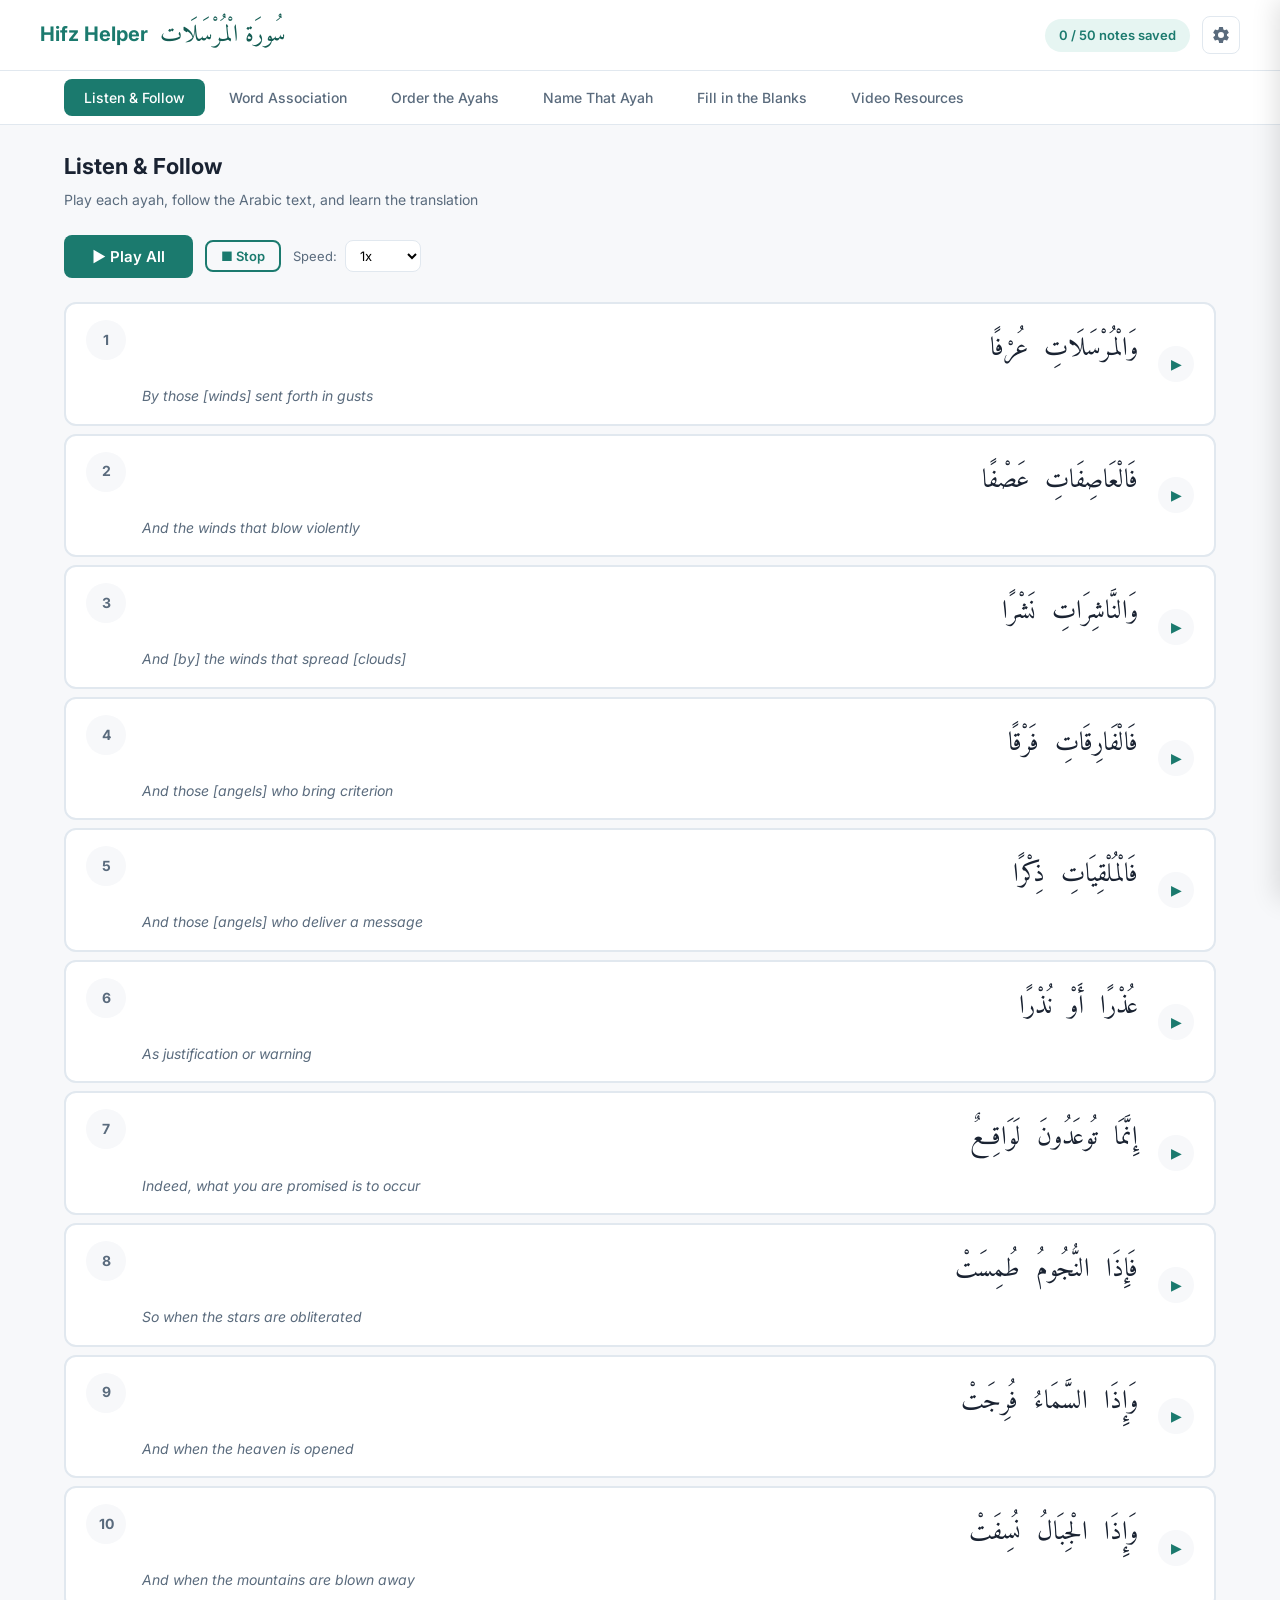
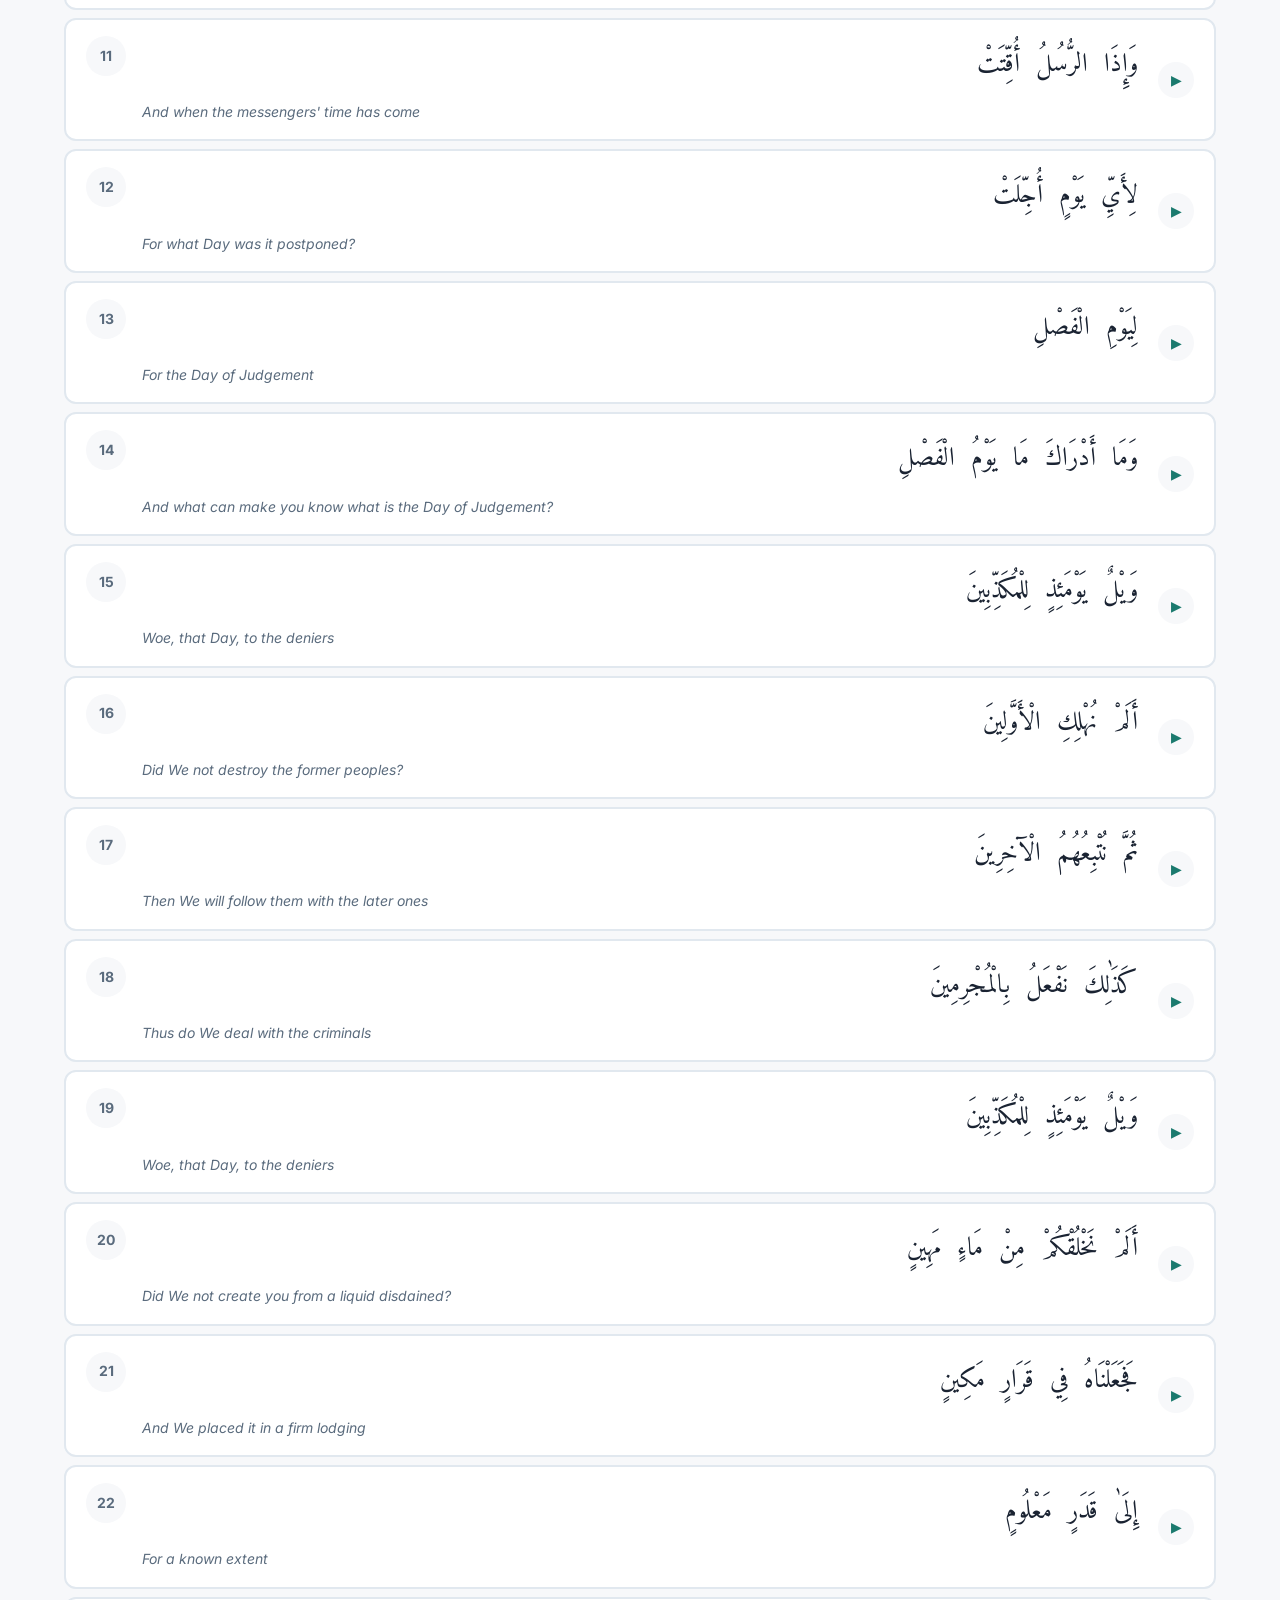
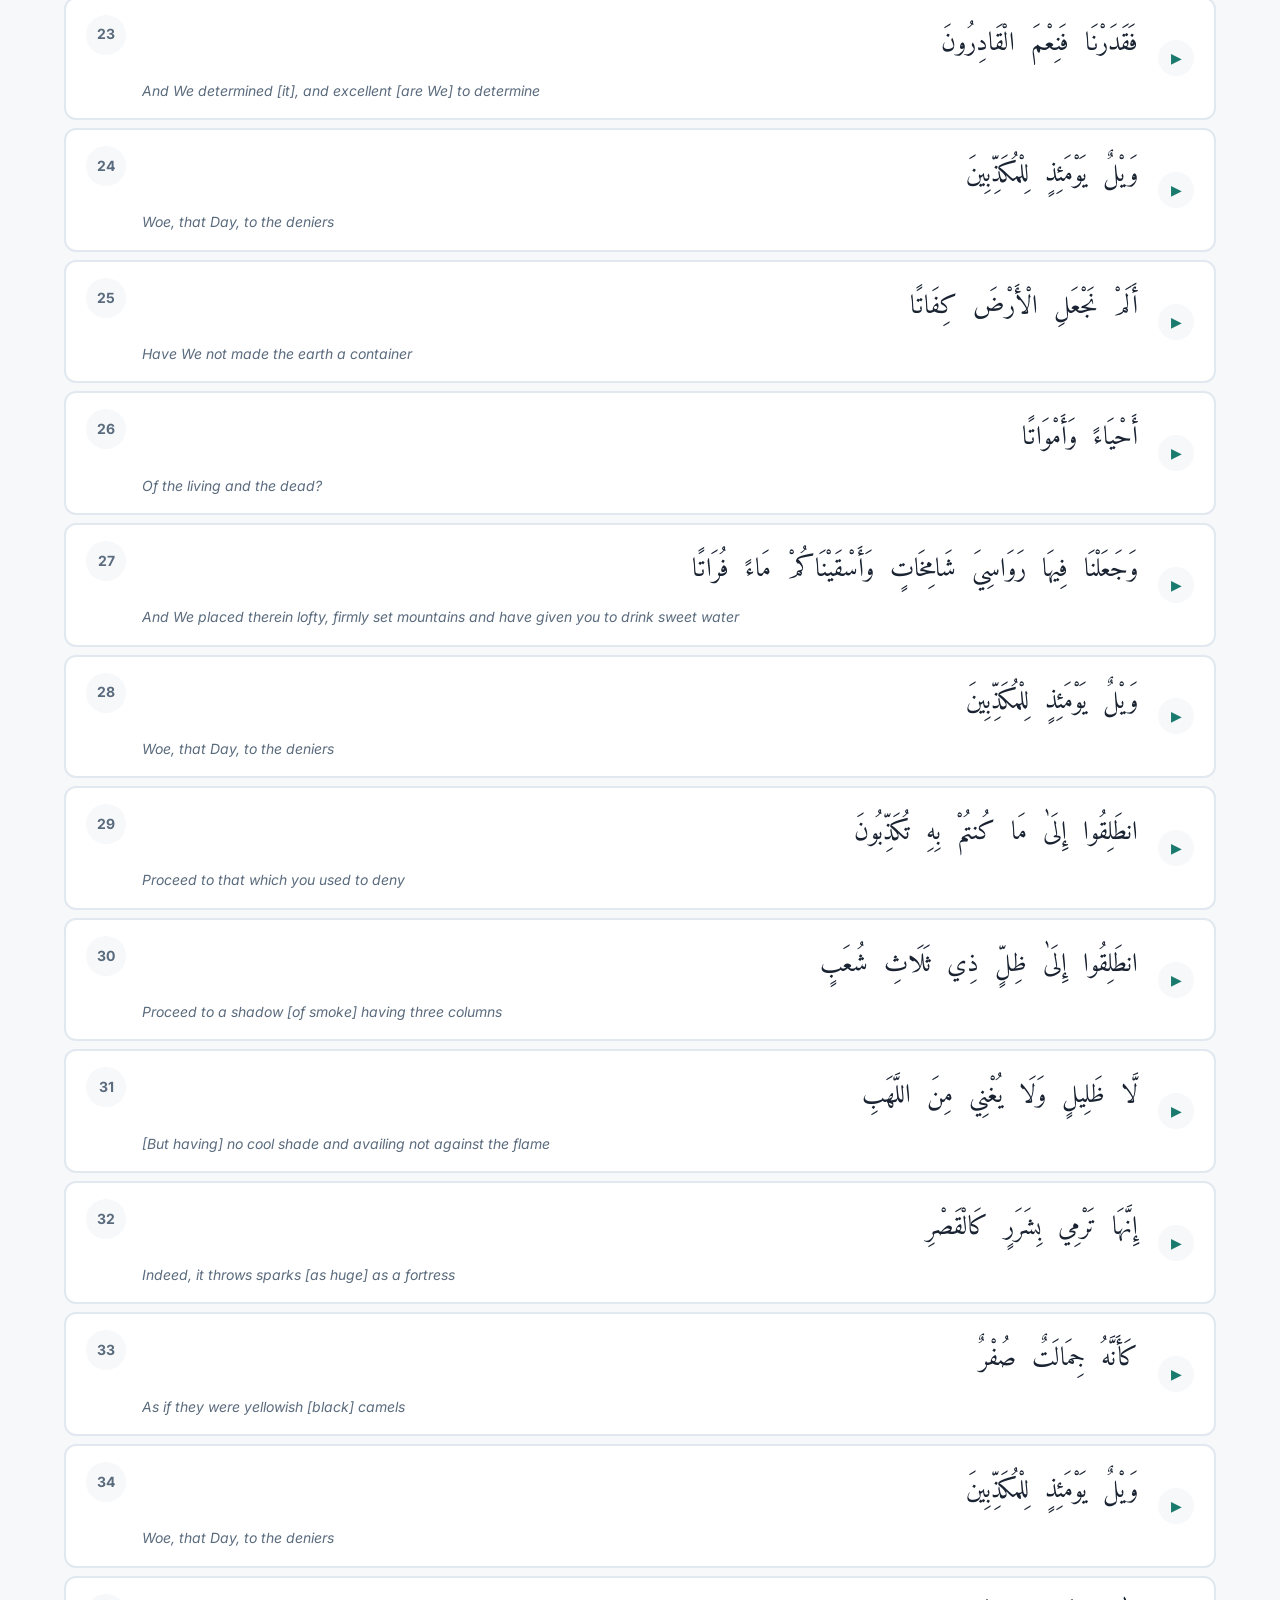
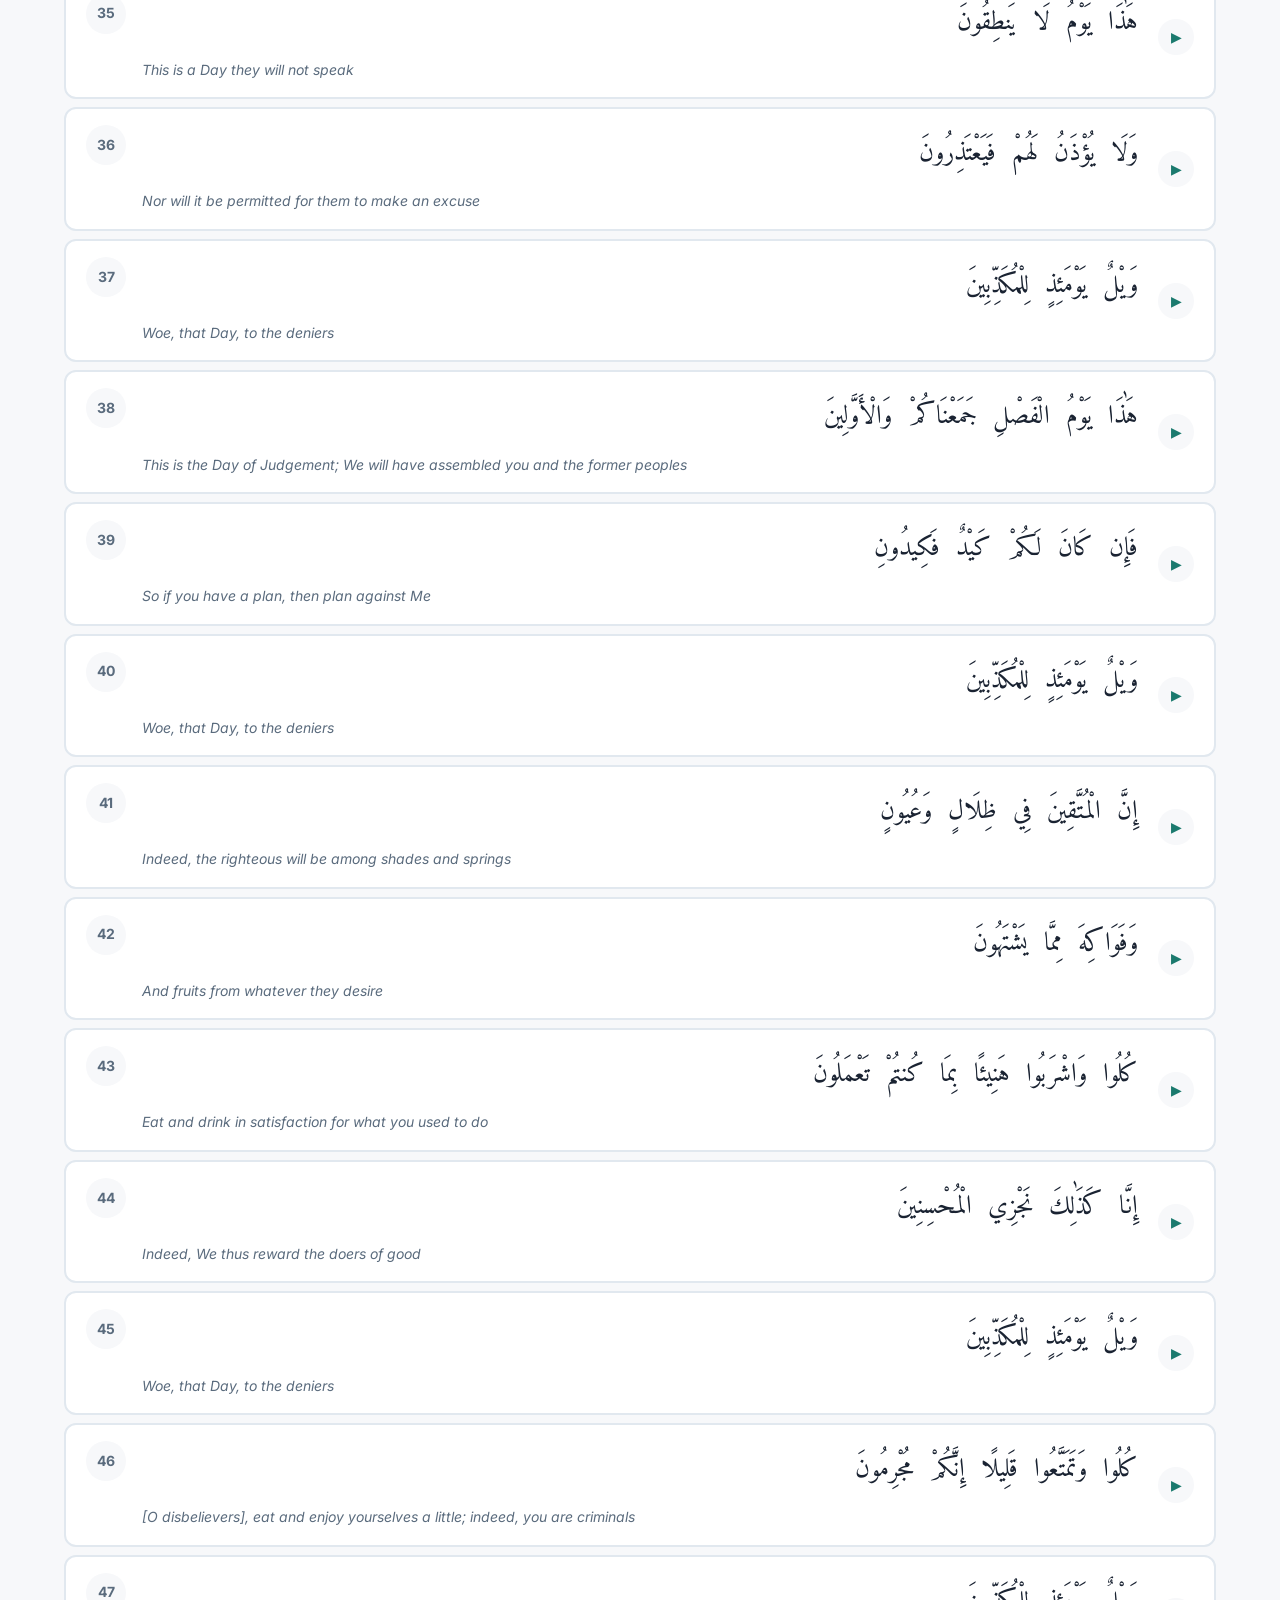
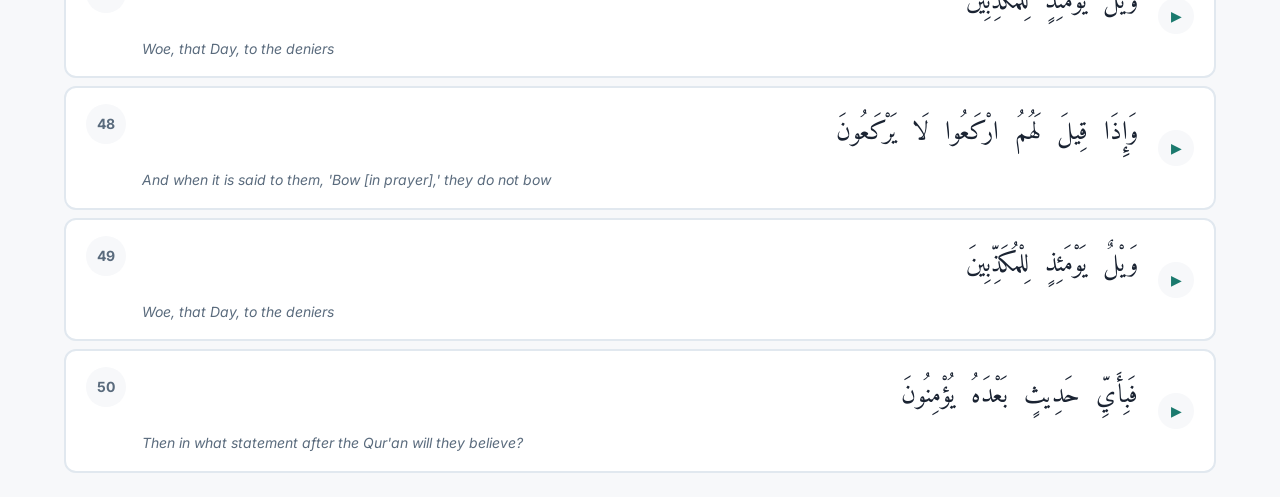
==== Al-Mursalat/index.html @ 622cd8b3 "Hifz Helper — Surah Al-Mursalat memorization app 5 learning modes: Listen & Follow, Word Association" ====
<!DOCTYPE html>
<html lang="en" dir="ltr">
<head>
  <meta charset="UTF-8">
  <meta name="viewport" content="width=device-width, initial-scale=1.0">
  <title>Hifz Helper — Surah Al-Mursalat</title>
  <link rel="manifest" href="manifest.json">
  <meta name="theme-color" content="#1B7A6E">
  <meta name="apple-mobile-web-app-capable" content="yes">
  <meta name="apple-mobile-web-app-status-bar-style" content="default">
  <meta name="apple-mobile-web-app-title" content="Hifz Helper">
  <link rel="icon" href="icon.svg" type="image/svg+xml">
  <link rel="apple-touch-icon" href="icon.svg">
  <link rel="stylesheet" href="styles.css">
</head>
<body>

  <header class="app-header">
    <div class="header-content">
      <div class="app-title">
        <h1>Hifz Helper</h1>
        <span class="surah-arabic">سُورَة الْمُرْسَلَات</span>
      </div>
      <div class="header-right">
        <div class="progress-badge" id="progressBadge">0 / 50 mastered</div>
        <button class="settings-toggle" id="settingsToggle" title="Preferences">
          <svg viewBox="0 0 24 24"><path d="M19.14 12.94c.04-.3.06-.61.06-.94 0-.32-.02-.64-.07-.94l2.03-1.58a.49.49 0 0 0 .12-.61l-1.92-3.32a.49.49 0 0 0-.59-.22l-2.39.96c-.5-.38-1.03-.7-1.62-.94l-.36-2.54a.48.48 0 0 0-.48-.41h-3.84a.48.48 0 0 0-.48.41l-.36 2.54c-.59.24-1.13.57-1.62.94l-2.39-.96a.49.49 0 0 0-.59.22L2.74 8.87a.48.48 0 0 0 .12.61l2.03 1.58c-.05.3-.07.62-.07.94s.02.64.07.94l-2.03 1.58a.49.49 0 0 0-.12.61l1.92 3.32c.12.22.37.29.59.22l2.39-.96c.5.38 1.03.7 1.62.94l.36 2.54c.05.24.26.41.48.41h3.84c.24 0 .44-.17.48-.41l.36-2.54c.59-.24 1.13-.56 1.62-.94l2.39.96c.22.08.47 0 .59-.22l1.92-3.32c.12-.22.07-.47-.12-.61l-2.01-1.58zM12 15.6A3.6 3.6 0 1 1 12 8.4a3.6 3.6 0 0 1 0 7.2z"/></svg>
        </button>
      </div>
    </div>
  </header>

  <nav class="mode-nav">
    <div class="nav-inner">
      <button class="nav-btn active" data-mode="listen">Listen &amp; Follow</button>
      <button class="nav-btn" data-mode="associate">Word Association</button>
      <button class="nav-btn" data-mode="order">Order the Ayahs</button>
      <button class="nav-btn" data-mode="identify">Name That Ayah</button>
      <button class="nav-btn" data-mode="blanks">Fill in the Blanks</button>
      <button class="nav-btn" data-mode="videos">Video Resources</button>
    </div>
  </nav>

  <main class="main-content">

    <!-- LISTEN & FOLLOW -->
    <section id="mode-listen" class="mode-section active">
      <div class="section-header">
        <h2>Listen &amp; Follow</h2>
        <p>Play each ayah, follow the Arabic text, and learn the translation</p>
      </div>
      <div class="listen-controls">
        <button class="btn btn-primary play-all-btn" id="playAllBtn">&#9654; Play All</button>
        <button class="btn btn-outline btn-sm" id="stopBtn">&#9632; Stop</button>
        <div class="speed-control">
          <label>Speed:</label>
          <select id="playbackSpeed">
            <option value="0.5">0.5x</option>
            <option value="0.75">0.75x</option>
            <option value="1" selected>1x</option>
          </select>
        </div>
      </div>
      <div class="ayah-list" id="listenAyahList"></div>
    </section>

    <!-- WORD ASSOCIATION -->
    <section id="mode-associate" class="mode-section">
      <div class="section-header">
        <h2>Word Association</h2>
        <p>Click Arabic or English words to see their connection. Add your own memory notes.</p>
      </div>
      <div class="assoc-ayah-selector">
        <label>Ayah:</label>
        <select id="assocAyahSelect"></select>
        <button class="btn btn-sm btn-ghost" id="assocPrev">&larr; Prev</button>
        <button class="btn btn-sm btn-ghost" id="assocNext">Next &rarr;</button>
      </div>
      <div class="assoc-container">
        <div class="card assoc-panel">
          <h3>Arabic</h3>
          <div class="assoc-arabic-text arabic" id="assocArabic"></div>
        </div>
        <div class="card assoc-panel">
          <h3>English Translation</h3>
          <div class="assoc-english-text" id="assocEnglish"></div>
        </div>
      </div>
      <div class="card note-section" style="margin-top: 20px">
        <h3>Your Memory Note for this Ayah</h3>
        <textarea class="note-input" id="noteInput" placeholder="Write an association to help you remember this ayah..."></textarea>
        <div class="note-save-status" id="noteSaveStatus">Saved</div>
      </div>
    </section>

    <!-- ORDER THE AYAHS -->
    <section id="mode-order" class="mode-section">
      <div class="section-header">
        <h2>Order the Ayahs</h2>
        <p>Drag the ayahs into the correct order</p>
      </div>
      <div class="game-controls">
        <div class="order-range-selector">
          <label>Range:</label>
          <select id="orderRangeSelect">
            <option value="1-10">Ayahs 1 – 10</option>
            <option value="11-20">Ayahs 11 – 20</option>
            <option value="21-30">Ayahs 21 – 30</option>
            <option value="31-40">Ayahs 31 – 40</option>
            <option value="41-50">Ayahs 41 – 50</option>
            <option value="1-25">Ayahs 1 – 25</option>
            <option value="26-50">Ayahs 26 – 50</option>
            <option value="1-50">All 50 Ayahs</option>
          </select>
          <button class="btn btn-sm btn-primary" id="orderShuffleBtn">Shuffle</button>
        </div>
        <div class="btn-group">
          <button class="btn btn-sm btn-accent" id="orderCheckBtn">Check Order</button>
        </div>
      </div>
      <div class="game-stats" id="orderStats" style="display:none; margin-bottom: 16px">
        <div class="stat">
          <div class="stat-value" id="orderCorrectCount">0</div>
          <div class="stat-label">Correct</div>
        </div>
        <div class="stat">
          <div class="stat-value" id="orderTotalCount">0</div>
          <div class="stat-label">Total</div>
        </div>
      </div>
      <div class="sortable-list" id="sortableList"></div>
    </section>

    <!-- NAME THAT AYAH -->
    <section id="mode-identify" class="mode-section">
      <div class="section-header">
        <h2>Name That Ayah</h2>
        <p>Test your knowledge of ayah numbers and text</p>
      </div>
      <div class="identify-direction-toggle">
        <button class="toggle-btn active" data-dir="arabic-to-number">Arabic &#8594; Number</button>
        <button class="toggle-btn" data-dir="number-to-arabic">Number &#8594; Arabic</button>
      </div>
      <div class="card identify-card" id="identifyCard">
        <!-- Arabic to Number mode -->
        <div id="identifyArabicMode">
          <div class="identify-arabic arabic" id="identifyArabicText"></div>
          <div class="identify-input-row">
            <label style="font-weight:600; color: var(--text-secondary)">Ayah #</label>
            <input type="number" class="identify-input" id="identifyNumberInput" min="1" max="50" placeholder="?">
            <button class="btn btn-primary btn-sm" id="identifySubmitBtn">Check</button>
          </div>
        </div>
        <!-- Number to Arabic mode -->
        <div id="identifyNumberMode" style="display:none">
          <div style="font-size: 48px; font-weight: 700; color: var(--primary); margin: 20px 0">
            Ayah #<span id="identifyShowNumber"></span>
          </div>
          <div class="choices-grid" id="identifyChoices"></div>
        </div>
        <div class="identify-feedback" id="identifyFeedback"></div>
        <div style="margin-top: 20px">
          <button class="btn btn-accent btn-sm" id="identifyNextBtn" style="display:none">Next Ayah</button>
        </div>
        <div class="identify-progress" id="identifyProgress"></div>
      </div>
      <div style="text-align:center; margin-top: 16px">
        <button class="btn btn-outline btn-sm" id="identifyResetBtn">Reset Game</button>
      </div>
    </section>

    <!-- FILL IN THE BLANKS -->
    <section id="mode-blanks" class="mode-section">
      <div class="section-header">
        <h2>Fill in the Blanks</h2>
        <p>Complete the ayah by selecting the missing words</p>
      </div>
      <div class="difficulty-selector">
        <button class="toggle-btn active" data-diff="easy">Easy (1 blank)</button>
        <button class="toggle-btn" data-diff="medium">Medium (2-3)</button>
        <button class="toggle-btn" data-diff="hard">Hard (all words)</button>
      </div>
      <div class="card blanks-card" id="blanksCard">
        <div class="blanks-arabic" id="blanksArabicText"></div>
        <div class="blanks-translation-hint" id="blanksHint"></div>
        <div class="blanks-word-bank" id="blanksWordBank"></div>
        <div class="identify-feedback" id="blanksFeedback"></div>
        <div style="margin-top: 16px">
          <button class="btn btn-accent btn-sm" id="blanksNextBtn">Next Ayah</button>
          <button class="btn btn-outline btn-sm" id="blanksResetBtn" style="margin-left: 8px">Reset</button>
        </div>
        <div class="identify-progress" id="blanksProgress"></div>
      </div>
    </section>

    <!-- VIDEO RESOURCES -->
    <section id="mode-videos" class="mode-section">
      <div class="section-header">
        <h2>Video Resources</h2>
        <p>Curated videos explaining the significance and meaning behind Surah Al-Mursalat</p>
      </div>

      <div class="card quality-legend">
        <h3>Quality Scoring Matrix</h3>
        <p class="legend-desc">Each video is rated across 5 criteria on a scale of 1–5. Higher total = stronger recommendation.</p>
        <div class="legend-items">
          <div class="legend-item"><span class="legend-dot" style="background: var(--primary)"></span> <strong>Authority</strong> — Scholar reputation &amp; channel credibility</div>
          <div class="legend-item"><span class="legend-dot" style="background: var(--accent)"></span> <strong>Relevance</strong> — How specifically it covers Al-Mursalat</div>
          <div class="legend-item"><span class="legend-dot" style="background: var(--gold)"></span> <strong>Depth</strong> — Educational value &amp; insight quality</div>
          <div class="legend-item"><span class="legend-dot" style="background: var(--success)"></span> <strong>Engagement</strong> — Views, likes &amp; community response</div>
          <div class="legend-item"><span class="legend-dot" style="background: #8B5CF6"></span> <strong>Clarity</strong> — Accessibility for English-speaking learners</div>
        </div>
      </div>

      <div class="video-grid" id="videoGrid"></div>
    </section>

  </main>

  <!-- RESULTS OVERLAY -->
  <div class="results-overlay" id="resultsOverlay">
    <div class="results-card">
      <h2 id="resultsTitle">Great Job!</h2>
      <div class="results-score" id="resultsScore">0%</div>
      <p id="resultsMessage"></p>
      <button class="btn btn-primary" id="resultsCloseBtn">Continue</button>
    </div>
  </div>

  <!-- SETTINGS DRAWER -->
  <div class="settings-overlay" id="settingsOverlay"></div>
  <aside class="settings-drawer" id="settingsDrawer">
    <div class="drawer-header">
      <h2>Preferences</h2>
      <button class="drawer-close" id="drawerClose">&times;</button>
    </div>
    <div class="drawer-body">

      <div class="setting-group">
        <h3>Arabic Font Style</h3>
        <div class="setting-options" id="fontOptions">
          <label class="setting-option active" data-font="amiri">
            <input type="radio" name="arabic-font" value="amiri" checked>
            <div class="option-radio"></div>
            <div class="option-label">
              <div class="option-name">Amiri</div>
              <div class="option-preview">Classic printed Naskh</div>
              <div class="option-preview-arabic" style="font-family:'Amiri',serif">بِسْمِ اللَّهِ الرَّحْمَنِ الرَّحِيمِ</div>
            </div>
          </label>
          <label class="setting-option" data-font="scheherazade">
            <input type="radio" name="arabic-font" value="scheherazade">
            <div class="option-radio"></div>
            <div class="option-label">
              <div class="option-name">Scheherazade New</div>
              <div class="option-preview">Traditional Naskh</div>
              <div class="option-preview-arabic" style="font-family:'Scheherazade New',serif">بِسْمِ اللَّهِ الرَّحْمَنِ الرَّحِيمِ</div>
            </div>
          </label>
          <label class="setting-option" data-font="noto-naskh">
            <input type="radio" name="arabic-font" value="noto-naskh">
            <div class="option-radio"></div>
            <div class="option-label">
              <div class="option-name">Noto Naskh Arabic</div>
              <div class="option-preview">Clean &amp; modern Naskh</div>
              <div class="option-preview-arabic" style="font-family:'Noto Naskh Arabic',serif">بِسْمِ اللَّهِ الرَّحْمَنِ الرَّحِيمِ</div>
            </div>
          </label>
          <label class="setting-option" data-font="lateef">
            <input type="radio" name="arabic-font" value="lateef">
            <div class="option-radio"></div>
            <div class="option-label">
              <div class="option-name">Lateef</div>
              <div class="option-preview">Nastaliq style</div>
              <div class="option-preview-arabic" style="font-family:'Lateef',serif">بِسْمِ اللَّهِ الرَّحْمَنِ الرَّحِيمِ</div>
            </div>
          </label>
          <label class="setting-option" data-font="noto-kufi">
            <input type="radio" name="arabic-font" value="noto-kufi">
            <div class="option-radio"></div>
            <div class="option-label">
              <div class="option-name">Noto Kufi Arabic</div>
              <div class="option-preview">Kufi geometric style</div>
              <div class="option-preview-arabic" style="font-family:'Noto Kufi Arabic',sans-serif">بِسْمِ اللَّهِ الرَّحْمَنِ الرَّحِيمِ</div>
            </div>
          </label>
        </div>
      </div>

      <div class="setting-group">
        <h3>Reciter</h3>
        <div class="setting-options" id="reciterOptions">
          <label class="setting-option active" data-reciter="Alafasy_128kbps">
            <input type="radio" name="reciter" value="Alafasy_128kbps" checked>
            <div class="option-radio"></div>
            <div class="option-label">
              <div class="option-name">Mishary Rashid Alafasy</div>
              <div class="option-preview">Popular melodic recitation</div>
            </div>
          </label>
          <label class="setting-option" data-reciter="Sudais_128kbps">
            <input type="radio" name="reciter" value="Sudais_128kbps">
            <div class="option-radio"></div>
            <div class="option-label">
              <div class="option-name">Abdul Rahman Al-Sudais</div>
              <div class="option-preview">Imam of Masjid al-Haram</div>
            </div>
          </label>
          <label class="setting-option" data-reciter="Abdul_Basit_Murattal_192kbps">
            <input type="radio" name="reciter" value="Abdul_Basit_Murattal_192kbps">
            <div class="option-radio"></div>
            <div class="option-label">
              <div class="option-name">Abdul Basit Abdul Samad</div>
              <div class="option-preview">Legendary Egyptian reciter (Murattal)</div>
            </div>
          </label>
          <label class="setting-option" data-reciter="Husary_128kbps">
            <input type="radio" name="reciter" value="Husary_128kbps">
            <div class="option-radio"></div>
            <div class="option-label">
              <div class="option-name">Mahmoud Khalil Al-Husary</div>
              <div class="option-preview">Precise tajweed, ideal for learning</div>
            </div>
          </label>
          <label class="setting-option" data-reciter="Maher_AlMuaiqly_128kbps">
            <input type="radio" name="reciter" value="Maher_AlMuaiqly_128kbps">
            <div class="option-radio"></div>
            <div class="option-label">
              <div class="option-name">Maher Al-Muaiqly</div>
              <div class="option-preview">Imam of Masjid al-Haram</div>
            </div>
          </label>
        </div>
      </div>

    </div>
  </aside>

  <script src="data.js"></script>
  <script src="app.js"></script>
</body>
</html>
---- Al-Mursalat/styles.css ----
@import url('https://fonts.googleapis.com/css2?family=Amiri:wght@400;700&family=Inter:wght@400;500;600;700&family=Scheherazade+New:wght@400;700&family=Noto+Naskh+Arabic:wght@400;700&family=Lateef:wght@400;700&family=Noto+Kufi+Arabic:wght@400;700&display=swap');

* { margin: 0; padding: 0; box-sizing: border-box; }

:root {
  --primary: #1B7A6E;
  --primary-light: #E6F5F2;
  --primary-dark: #145C53;
  --accent: #E8734A;
  --accent-light: #FDF0EB;
  --accent-dark: #C55A34;
  --bg: #F7F8FA;
  --surface: #FFFFFF;
  --text: #1A2332;
  --text-secondary: #5A6B7D;
  --text-light: #8896A6;
  --border: #E1E8EF;
  --success: #2ECC71;
  --success-light: #EAFAF1;
  --error: #E74C3C;
  --error-light: #FDEDEC;
  --gold: #D4A843;
  --gold-light: #FBF5E6;
  --radius: 12px;
  --radius-sm: 8px;
  --shadow: 0 2px 8px rgba(0,0,0,0.06);
  --shadow-lg: 0 4px 20px rgba(0,0,0,0.1);
  --arabic-font: 'Amiri', serif;
}

body {
  font-family: 'Inter', system-ui, sans-serif;
  background: var(--bg);
  color: var(--text);
  min-height: 100vh;
  line-height: 1.6;
}

.arabic {
  font-family: var(--arabic-font);
  direction: rtl;
  line-height: 2.2;
}

.arabic-font-amiri { --arabic-font: 'Amiri', serif; }
.arabic-font-scheherazade { --arabic-font: 'Scheherazade New', serif; }
.arabic-font-noto-naskh { --arabic-font: 'Noto Naskh Arabic', serif; }
.arabic-font-lateef { --arabic-font: 'Lateef', serif; }
.arabic-font-noto-kufi { --arabic-font: 'Noto Kufi Arabic', sans-serif; }

/* HEADER */
.app-header {
  background: var(--surface);
  border-bottom: 1px solid var(--border);
  padding: 16px 24px;
  position: sticky;
  top: 0;
  z-index: 100;
}

.header-content {
  max-width: 1200px;
  margin: 0 auto;
  display: flex;
  align-items: center;
  justify-content: space-between;
  gap: 16px;
}

.app-title {
  display: flex;
  align-items: baseline;
  gap: 12px;
}

.app-title h1 {
  font-size: 20px;
  font-weight: 700;
  color: var(--primary);
}

.app-title .surah-arabic {
  font-family: var(--arabic-font);
  font-size: 24px;
  color: var(--primary-dark);
}

.header-right {
  display: flex;
  align-items: center;
  gap: 12px;
}

.progress-badge {
  background: var(--primary-light);
  color: var(--primary);
  padding: 6px 14px;
  border-radius: 20px;
  font-size: 13px;
  font-weight: 600;
}

.settings-toggle {
  width: 38px;
  height: 38px;
  border: 1px solid var(--border);
  background: var(--surface);
  border-radius: var(--radius-sm);
  cursor: pointer;
  display: flex;
  align-items: center;
  justify-content: center;
  transition: all 0.2s;
  color: var(--text-secondary);
}

.settings-toggle:hover {
  background: var(--bg);
  color: var(--text);
  border-color: var(--primary);
}

.settings-toggle svg {
  width: 20px;
  height: 20px;
  fill: currentColor;
  transition: transform 0.4s;
}

.settings-toggle:hover svg {
  transform: rotate(60deg);
}

/* SETTINGS DRAWER */
.settings-overlay {
  position: fixed;
  inset: 0;
  background: rgba(0,0,0,0.3);
  z-index: 500;
  opacity: 0;
  pointer-events: none;
  transition: opacity 0.3s;
}

.settings-overlay.open {
  opacity: 1;
  pointer-events: auto;
}

.settings-drawer {
  position: fixed;
  top: 0;
  right: 0;
  bottom: 0;
  width: 340px;
  max-width: 90vw;
  background: var(--surface);
  box-shadow: -4px 0 24px rgba(0,0,0,0.12);
  z-index: 501;
  transform: translateX(100%);
  transition: transform 0.35s cubic-bezier(0.4, 0, 0.2, 1);
  display: flex;
  flex-direction: column;
}

.settings-drawer.open {
  transform: translateX(0);
}

.drawer-header {
  display: flex;
  align-items: center;
  justify-content: space-between;
  padding: 20px 24px;
  border-bottom: 1px solid var(--border);
}

.drawer-header h2 {
  font-size: 18px;
  font-weight: 700;
}

.drawer-close {
  width: 32px;
  height: 32px;
  border: none;
  background: var(--bg);
  border-radius: var(--radius-sm);
  cursor: pointer;
  display: flex;
  align-items: center;
  justify-content: center;
  font-size: 18px;
  color: var(--text-secondary);
  transition: all 0.2s;
}

.drawer-close:hover {
  background: var(--error-light);
  color: var(--error);
}

.drawer-body {
  flex: 1;
  overflow-y: auto;
  padding: 24px;
  display: flex;
  flex-direction: column;
  gap: 28px;
}

.setting-group h3 {
  font-size: 12px;
  font-weight: 700;
  text-transform: uppercase;
  letter-spacing: 0.8px;
  color: var(--text-secondary);
  margin-bottom: 12px;
}

.setting-options {
  display: flex;
  flex-direction: column;
  gap: 6px;
}

.setting-option {
  display: flex;
  align-items: center;
  gap: 12px;
  padding: 10px 14px;
  border: 2px solid var(--border);
  border-radius: var(--radius-sm);
  cursor: pointer;
  transition: all 0.2s;
  background: var(--surface);
}

.setting-option:hover {
  border-color: var(--primary-light);
  background: var(--bg);
}

.setting-option.active {
  border-color: var(--primary);
  background: var(--primary-light);
}

.setting-option input[type="radio"] {
  display: none;
}

.option-radio {
  width: 18px;
  height: 18px;
  border: 2px solid var(--border);
  border-radius: 50%;
  flex-shrink: 0;
  display: flex;
  align-items: center;
  justify-content: center;
  transition: all 0.2s;
}

.setting-option.active .option-radio {
  border-color: var(--primary);
}

.option-radio::after {
  content: '';
  width: 8px;
  height: 8px;
  border-radius: 50%;
  background: var(--primary);
  transform: scale(0);
  transition: transform 0.2s;
}

.setting-option.active .option-radio::after {
  transform: scale(1);
}

.option-label {
  flex: 1;
  min-width: 0;
}

.option-label .option-name {
  font-size: 14px;
  font-weight: 600;
  color: var(--text);
}

.option-label .option-preview {
  font-size: 13px;
  color: var(--text-secondary);
  margin-top: 2px;
}

.option-label .option-preview-arabic {
  font-size: 20px;
  margin-top: 4px;
  direction: rtl;
  text-align: right;
  color: var(--text);
}

/* NAV */
.mode-nav {
  background: var(--surface);
  border-bottom: 1px solid var(--border);
  overflow-x: auto;
  -webkit-overflow-scrolling: touch;
}

.mode-nav::-webkit-scrollbar { display: none; }

.nav-inner {
  max-width: 1200px;
  margin: 0 auto;
  display: flex;
  gap: 4px;
  padding: 8px 24px;
}

.nav-btn {
  flex-shrink: 0;
  padding: 10px 20px;
  border: none;
  background: transparent;
  color: var(--text-secondary);
  font-size: 14px;
  font-weight: 500;
  cursor: pointer;
  border-radius: var(--radius-sm);
  transition: all 0.2s;
  font-family: inherit;
  white-space: nowrap;
}

.nav-btn:hover {
  background: var(--bg);
  color: var(--text);
}

.nav-btn.active {
  background: var(--primary);
  color: white;
}

/* MAIN */
.main-content {
  max-width: 1200px;
  margin: 0 auto;
  padding: 24px;
}

.mode-section { display: none; }
.mode-section.active { display: block; }

.section-header {
  margin-bottom: 24px;
}

.section-header h2 {
  font-size: 22px;
  font-weight: 700;
  color: var(--text);
  margin-bottom: 4px;
}

.section-header p {
  color: var(--text-secondary);
  font-size: 14px;
}

/* CARDS */
.card {
  background: var(--surface);
  border: 1px solid var(--border);
  border-radius: var(--radius);
  padding: 24px;
  box-shadow: var(--shadow);
}

/* BUTTONS */
.btn {
  padding: 10px 24px;
  border: none;
  border-radius: var(--radius-sm);
  font-size: 14px;
  font-weight: 600;
  cursor: pointer;
  transition: all 0.2s;
  font-family: inherit;
  display: inline-flex;
  align-items: center;
  gap: 8px;
}

.btn-primary {
  background: var(--primary);
  color: white;
}
.btn-primary:hover { background: var(--primary-dark); }

.btn-accent {
  background: var(--accent);
  color: white;
}
.btn-accent:hover { background: var(--accent-dark); }

.btn-outline {
  background: transparent;
  color: var(--primary);
  border: 2px solid var(--primary);
}
.btn-outline:hover {
  background: var(--primary-light);
}

.btn-ghost {
  background: transparent;
  color: var(--text-secondary);
}
.btn-ghost:hover { background: var(--bg); color: var(--text); }

.btn-sm { padding: 6px 14px; font-size: 13px; }

.btn-group {
  display: flex;
  gap: 8px;
  flex-wrap: wrap;
}

/* ================== */
/* LISTEN & FOLLOW    */
/* ================== */
.listen-controls {
  display: flex;
  align-items: center;
  gap: 12px;
  margin-bottom: 24px;
  flex-wrap: wrap;
}

.play-all-btn {
  padding: 12px 28px;
  font-size: 15px;
}

.speed-control {
  display: flex;
  align-items: center;
  gap: 8px;
  color: var(--text-secondary);
  font-size: 13px;
}

.speed-control select {
  padding: 6px 10px;
  border: 1px solid var(--border);
  border-radius: var(--radius-sm);
  font-family: inherit;
  font-size: 13px;
  background: var(--surface);
}

.ayah-list {
  display: flex;
  flex-direction: column;
  gap: 8px;
}

.ayah-card {
  display: flex;
  align-items: stretch;
  gap: 16px;
  padding: 16px 20px;
  border: 2px solid var(--border);
  border-radius: var(--radius);
  transition: all 0.3s;
  background: var(--surface);
}

.ayah-card.playing {
  border-color: var(--primary);
  background: var(--primary-light);
}

.ayah-card.playing .ayah-number {
  background: var(--primary);
  color: white;
}

.ayah-number {
  display: flex;
  align-items: center;
  justify-content: center;
  min-width: 40px;
  height: 40px;
  background: var(--bg);
  border-radius: 50%;
  font-weight: 700;
  font-size: 14px;
  color: var(--text-secondary);
  flex-shrink: 0;
  align-self: flex-start;
}

.ayah-content {
  flex: 1;
  min-width: 0;
}

.ayah-arabic {
  font-size: 26px;
  margin-bottom: 8px;
  color: var(--text);
  word-wrap: break-word;
}

.ayah-arabic .word {
  cursor: pointer;
  padding: 2px 4px;
  border-radius: 4px;
  transition: all 0.2s;
  display: inline;
}

.ayah-arabic .word:hover {
  background: var(--gold-light);
}

.ayah-arabic .word.highlighted {
  background: var(--gold);
  color: white;
  border-radius: 4px;
}

.ayah-translation {
  font-size: 14px;
  color: var(--text-secondary);
  font-style: italic;
}

.ayah-play-btn {
  align-self: center;
  width: 36px;
  height: 36px;
  border: none;
  background: var(--bg);
  border-radius: 50%;
  cursor: pointer;
  display: flex;
  align-items: center;
  justify-content: center;
  transition: all 0.2s;
  flex-shrink: 0;
  color: var(--primary);
  font-size: 14px;
}

.ayah-play-btn:hover {
  background: var(--primary);
  color: white;
}

/* ================== */
/* WORD ASSOCIATION    */
/* ================== */
.assoc-ayah-selector {
  display: flex;
  align-items: center;
  gap: 12px;
  margin-bottom: 20px;
  flex-wrap: wrap;
}

.assoc-ayah-selector select {
  padding: 8px 14px;
  border: 1px solid var(--border);
  border-radius: var(--radius-sm);
  font-family: inherit;
  font-size: 14px;
  background: var(--surface);
  min-width: 200px;
}

.assoc-container {
  display: grid;
  grid-template-columns: 1fr 1fr;
  gap: 24px;
}

.assoc-panel {
  padding: 24px;
}

.assoc-panel h3 {
  font-size: 14px;
  font-weight: 600;
  text-transform: uppercase;
  letter-spacing: 0.5px;
  color: var(--text-secondary);
  margin-bottom: 16px;
}

.assoc-arabic-text {
  font-size: 32px;
  text-align: right;
  margin-bottom: 16px;
}

.assoc-arabic-text .word {
  cursor: pointer;
  padding: 4px 8px;
  border-radius: 6px;
  transition: all 0.2s;
  display: inline;
}

.assoc-arabic-text .word:hover {
  background: var(--primary-light);
}

.assoc-arabic-text .word.active {
  background: var(--primary);
  color: white;
}

.assoc-english-text {
  font-size: 18px;
  line-height: 2;
}

.assoc-english-text .word {
  cursor: pointer;
  padding: 4px 8px;
  border-radius: 6px;
  transition: all 0.2s;
}

.assoc-english-text .word:hover {
  background: var(--accent-light);
}

.assoc-english-text .word.active {
  background: var(--accent);
  color: white;
}

.note-section {
  margin-top: 20px;
}

.note-section h3 {
  font-size: 14px;
  font-weight: 600;
  color: var(--text-secondary);
  margin-bottom: 8px;
}

.note-input {
  width: 100%;
  min-height: 80px;
  padding: 12px 16px;
  border: 1px solid var(--border);
  border-radius: var(--radius-sm);
  font-family: inherit;
  font-size: 14px;
  resize: vertical;
  transition: border-color 0.2s;
}

.note-input:focus {
  outline: none;
  border-color: var(--primary);
}

.note-save-status {
  font-size: 12px;
  color: var(--success);
  margin-top: 6px;
  opacity: 0;
  transition: opacity 0.3s;
}

.note-save-status.visible { opacity: 1; }

/* ================== */
/* ORDER THE AYAHS    */
/* ================== */
.game-controls {
  display: flex;
  align-items: center;
  justify-content: space-between;
  margin-bottom: 20px;
  flex-wrap: wrap;
  gap: 12px;
}

.game-stats {
  display: flex;
  gap: 16px;
}

.stat {
  text-align: center;
}

.stat-value {
  font-size: 24px;
  font-weight: 700;
  color: var(--primary);
}

.stat-label {
  font-size: 12px;
  color: var(--text-secondary);
  text-transform: uppercase;
  letter-spacing: 0.5px;
}

.order-range-selector {
  display: flex;
  align-items: center;
  gap: 8px;
  margin-bottom: 16px;
  flex-wrap: wrap;
}

.order-range-selector label {
  font-size: 14px;
  color: var(--text-secondary);
  font-weight: 500;
}

.order-range-selector select {
  padding: 6px 12px;
  border: 1px solid var(--border);
  border-radius: var(--radius-sm);
  font-family: inherit;
  font-size: 14px;
  background: var(--surface);
}

.sortable-list {
  display: flex;
  flex-direction: column;
  gap: 6px;
  min-height: 200px;
}

.sortable-item {
  display: flex;
  align-items: center;
  gap: 12px;
  padding: 14px 18px;
  background: var(--surface);
  border: 2px solid var(--border);
  border-radius: var(--radius-sm);
  cursor: grab;
  transition: all 0.2s;
  user-select: none;
}

.sortable-item:active { cursor: grabbing; }

.sortable-item:hover {
  border-color: var(--primary);
  box-shadow: var(--shadow);
}

.sortable-item.dragging {
  opacity: 0.5;
  border-color: var(--primary);
  background: var(--primary-light);
}

.sortable-item.correct {
  border-color: var(--success);
  background: var(--success-light);
}

.sortable-item.incorrect {
  border-color: var(--error);
  background: var(--error-light);
}

.drag-handle {
  color: var(--text-light);
  font-size: 18px;
  flex-shrink: 0;
  display: flex;
  align-items: center;
}

.sortable-item .item-text {
  flex: 1;
  font-family: var(--arabic-font);
  font-size: 22px;
  direction: rtl;
  text-align: right;
  line-height: 1.8;
}

.sortable-item .item-number {
  min-width: 32px;
  height: 32px;
  display: flex;
  align-items: center;
  justify-content: center;
  background: var(--bg);
  border-radius: 50%;
  font-size: 13px;
  font-weight: 700;
  color: var(--text-secondary);
  flex-shrink: 0;
}

.sortable-item.correct .item-number {
  background: var(--success);
  color: white;
}

.sortable-item.incorrect .item-number {
  background: var(--error);
  color: white;
}

/* ================== */
/* NAME THAT AYAH     */
/* ================== */
.identify-card {
  text-align: center;
  max-width: 700px;
  margin: 0 auto;
}

.identify-arabic {
  font-size: 34px;
  margin: 30px 0;
  padding: 30px;
  background: var(--bg);
  border-radius: var(--radius);
  line-height: 2;
}

.identify-input-row {
  display: flex;
  align-items: center;
  justify-content: center;
  gap: 12px;
  margin: 24px 0;
}

.identify-input {
  width: 100px;
  padding: 12px 16px;
  border: 2px solid var(--border);
  border-radius: var(--radius-sm);
  font-family: inherit;
  font-size: 20px;
  font-weight: 700;
  text-align: center;
  transition: border-color 0.2s;
}

.identify-input:focus {
  outline: none;
  border-color: var(--primary);
}

.identify-feedback {
  padding: 12px 20px;
  border-radius: var(--radius-sm);
  font-weight: 600;
  font-size: 15px;
  margin-top: 16px;
  display: none;
}

.identify-feedback.correct {
  display: block;
  background: var(--success-light);
  color: #1a8f4e;
}

.identify-feedback.incorrect {
  display: block;
  background: var(--error-light);
  color: var(--error);
}

.identify-progress {
  display: flex;
  gap: 6px;
  justify-content: center;
  flex-wrap: wrap;
  margin-top: 24px;
}

.progress-dot {
  width: 12px;
  height: 12px;
  border-radius: 50%;
  background: var(--border);
  transition: background 0.3s;
}

.progress-dot.correct { background: var(--success); }
.progress-dot.incorrect { background: var(--error); }
.progress-dot.current { background: var(--gold); box-shadow: 0 0 0 3px var(--gold-light); }

.identify-direction-toggle {
  display: flex;
  gap: 8px;
  justify-content: center;
  margin-bottom: 20px;
}

.toggle-btn {
  padding: 8px 18px;
  border: 2px solid var(--border);
  background: var(--surface);
  border-radius: var(--radius-sm);
  font-family: inherit;
  font-size: 13px;
  font-weight: 600;
  cursor: pointer;
  transition: all 0.2s;
  color: var(--text-secondary);
}

.toggle-btn.active {
  border-color: var(--primary);
  background: var(--primary-light);
  color: var(--primary);
}

/* Multiple choice */
.choices-grid {
  display: grid;
  grid-template-columns: 1fr 1fr;
  gap: 10px;
  margin: 20px 0;
}

.choice-btn {
  padding: 14px 18px;
  border: 2px solid var(--border);
  background: var(--surface);
  border-radius: var(--radius-sm);
  cursor: pointer;
  font-family: var(--arabic-font);
  font-size: 20px;
  direction: rtl;
  text-align: right;
  transition: all 0.2s;
  line-height: 1.8;
}

.choice-btn:hover {
  border-color: var(--primary);
  background: var(--primary-light);
}

.choice-btn.selected-correct {
  border-color: var(--success);
  background: var(--success-light);
}

.choice-btn.selected-incorrect {
  border-color: var(--error);
  background: var(--error-light);
}

.choice-btn.reveal-correct {
  border-color: var(--success);
  background: var(--success-light);
}

.choice-btn.disabled {
  pointer-events: none;
  opacity: 0.7;
}

/* ================== */
/* FILL IN BLANKS     */
/* ================== */
.blanks-card {
  text-align: center;
  max-width: 700px;
  margin: 0 auto;
}

.difficulty-selector {
  display: flex;
  gap: 8px;
  justify-content: center;
  margin-bottom: 20px;
}

.blanks-arabic {
  font-family: var(--arabic-font);
  font-size: 30px;
  margin: 24px 0;
  padding: 24px;
  background: var(--bg);
  border-radius: var(--radius);
  line-height: 2.4;
  direction: rtl;
}

.blank-slot {
  display: inline-block;
  min-width: 80px;
  border-bottom: 3px solid var(--accent);
  margin: 0 4px;
  padding: 2px 8px;
  color: transparent;
  position: relative;
}

.blank-slot.filled {
  color: var(--accent);
  border-color: var(--accent);
}

.blank-slot.correct-blank {
  color: var(--success);
  border-color: var(--success);
}

.blank-slot.incorrect-blank {
  color: var(--error);
  border-color: var(--error);
  text-decoration: line-through;
}

.blanks-word-bank {
  display: flex;
  gap: 8px;
  flex-wrap: wrap;
  justify-content: center;
  margin: 20px 0;
}

.bank-word {
  padding: 8px 16px;
  border: 2px solid var(--border);
  background: var(--surface);
  border-radius: var(--radius-sm);
  cursor: pointer;
  font-family: var(--arabic-font);
  font-size: 22px;
  direction: rtl;
  transition: all 0.2s;
}

.bank-word:hover {
  border-color: var(--accent);
  background: var(--accent-light);
}

.bank-word.used {
  opacity: 0.3;
  pointer-events: none;
}

.blanks-translation-hint {
  color: var(--text-secondary);
  font-style: italic;
  margin-top: 16px;
  font-size: 14px;
}

/* ================== */
/* VIDEO RESOURCES    */
/* ================== */
.quality-legend {
  margin-bottom: 24px;
}

.quality-legend h3 {
  font-size: 16px;
  font-weight: 700;
  margin-bottom: 6px;
}

.legend-desc {
  font-size: 13px;
  color: var(--text-secondary);
  margin-bottom: 14px;
}

.legend-items {
  display: flex;
  flex-wrap: wrap;
  gap: 12px 24px;
}

.legend-item {
  display: flex;
  align-items: center;
  gap: 8px;
  font-size: 13px;
  color: var(--text-secondary);
}

.legend-item strong {
  color: var(--text);
}

.legend-dot {
  width: 10px;
  height: 10px;
  border-radius: 50%;
  flex-shrink: 0;
}

.video-grid {
  display: flex;
  flex-direction: column;
  gap: 20px;
}

.video-card {
  display: grid;
  grid-template-columns: 280px 1fr;
  gap: 24px;
  background: var(--surface);
  border: 1px solid var(--border);
  border-radius: var(--radius);
  overflow: hidden;
  box-shadow: var(--shadow);
  transition: box-shadow 0.2s;
}

.video-card:hover {
  box-shadow: var(--shadow-lg);
}

.video-thumb-link {
  display: block;
  position: relative;
  overflow: hidden;
  aspect-ratio: 16/9;
}

.video-thumb-link img {
  width: 100%;
  height: 100%;
  object-fit: cover;
  transition: transform 0.3s;
}

.video-card:hover .video-thumb-link img {
  transform: scale(1.03);
}

.video-play-icon {
  position: absolute;
  inset: 0;
  display: flex;
  align-items: center;
  justify-content: center;
  background: rgba(0,0,0,0.25);
  opacity: 0;
  transition: opacity 0.2s;
}

.video-thumb-link:hover .video-play-icon {
  opacity: 1;
}

.video-play-icon svg {
  width: 48px;
  height: 48px;
  fill: white;
  filter: drop-shadow(0 2px 6px rgba(0,0,0,0.3));
}

.video-info {
  padding: 20px 20px 20px 0;
  display: flex;
  flex-direction: column;
  gap: 10px;
}

.video-rank {
  display: inline-flex;
  align-items: center;
  gap: 6px;
  font-size: 12px;
  font-weight: 700;
  text-transform: uppercase;
  letter-spacing: 0.5px;
}

.rank-badge {
  display: inline-flex;
  align-items: center;
  justify-content: center;
  width: 24px;
  height: 24px;
  border-radius: 50%;
  background: var(--primary);
  color: white;
  font-size: 13px;
  font-weight: 700;
}

.video-title {
  font-size: 17px;
  font-weight: 700;
  color: var(--text);
  line-height: 1.4;
}

.video-channel {
  font-size: 13px;
  color: var(--primary);
  font-weight: 600;
}

.video-desc {
  font-size: 13px;
  color: var(--text-secondary);
  line-height: 1.6;
}

.video-tags {
  display: flex;
  gap: 6px;
  flex-wrap: wrap;
}

.video-tag {
  padding: 3px 10px;
  border-radius: 12px;
  font-size: 11px;
  font-weight: 600;
  background: var(--primary-light);
  color: var(--primary);
}

.video-tag.ayah-range {
  background: var(--accent-light);
  color: var(--accent-dark);
}

.video-score-bar {
  display: flex;
  gap: 8px;
  align-items: center;
  flex-wrap: wrap;
}

.score-pill {
  display: flex;
  align-items: center;
  gap: 4px;
  font-size: 11px;
  font-weight: 600;
  color: var(--text-secondary);
}

.score-dots {
  display: flex;
  gap: 3px;
}

.score-dot {
  width: 8px;
  height: 8px;
  border-radius: 50%;
  opacity: 0.2;
}

.score-dot.filled {
  opacity: 1;
}

.score-total {
  margin-left: auto;
  font-size: 14px;
  font-weight: 700;
  color: var(--primary);
  background: var(--primary-light);
  padding: 4px 12px;
  border-radius: 12px;
}

@media (max-width: 768px) {
  .video-card {
    grid-template-columns: 1fr;
  }
  .video-info {
    padding: 16px;
  }
  .legend-items {
    flex-direction: column;
    gap: 8px;
  }
}

/* ================== */
/* RESULTS OVERLAY    */
/* ================== */
.results-overlay {
  display: none;
  position: fixed;
  inset: 0;
  background: rgba(0,0,0,0.4);
  z-index: 200;
  align-items: center;
  justify-content: center;
  padding: 24px;
}

.results-overlay.visible {
  display: flex;
}

.results-card {
  background: var(--surface);
  border-radius: var(--radius);
  padding: 40px;
  text-align: center;
  max-width: 400px;
  width: 100%;
  box-shadow: var(--shadow-lg);
}

.results-score {
  font-size: 64px;
  font-weight: 700;
  color: var(--primary);
  margin: 16px 0;
}

.results-card h2 {
  font-size: 22px;
  margin-bottom: 8px;
}

.results-card p {
  color: var(--text-secondary);
  margin-bottom: 24px;
}

/* ================== */
/* RESPONSIVE         */
/* ================== */
@media (max-width: 768px) {
  .header-content { flex-direction: column; align-items: flex-start; }
  .main-content { padding: 16px; }
  .assoc-container { grid-template-columns: 1fr; }
  .assoc-arabic-text { font-size: 26px; }
  .ayah-arabic { font-size: 22px; }
  .identify-arabic { font-size: 26px; }
  .blanks-arabic { font-size: 24px; }
  .choices-grid { grid-template-columns: 1fr; }
  .nav-inner { padding: 8px 12px; }
  .nav-btn { padding: 8px 14px; font-size: 13px; }
  .sortable-item .item-text { font-size: 18px; }
}

@media (max-width: 480px) {
  .app-title h1 { font-size: 16px; }
  .assoc-arabic-text { font-size: 22px; }
  .identify-arabic { font-size: 22px; padding: 16px; }
  .blanks-arabic { font-size: 20px; padding: 16px; }
}

/* Animations */
@keyframes fadeIn {
  from { opacity: 0; transform: translateY(8px); }
  to { opacity: 1; transform: translateY(0); }
}

.mode-section.active {
  animation: fadeIn 0.3s ease;
}

@keyframes pulse {
  0%, 100% { transform: scale(1); }
  50% { transform: scale(1.05); }
}

.playing .ayah-number {
  animation: pulse 1.5s ease infinite;
}
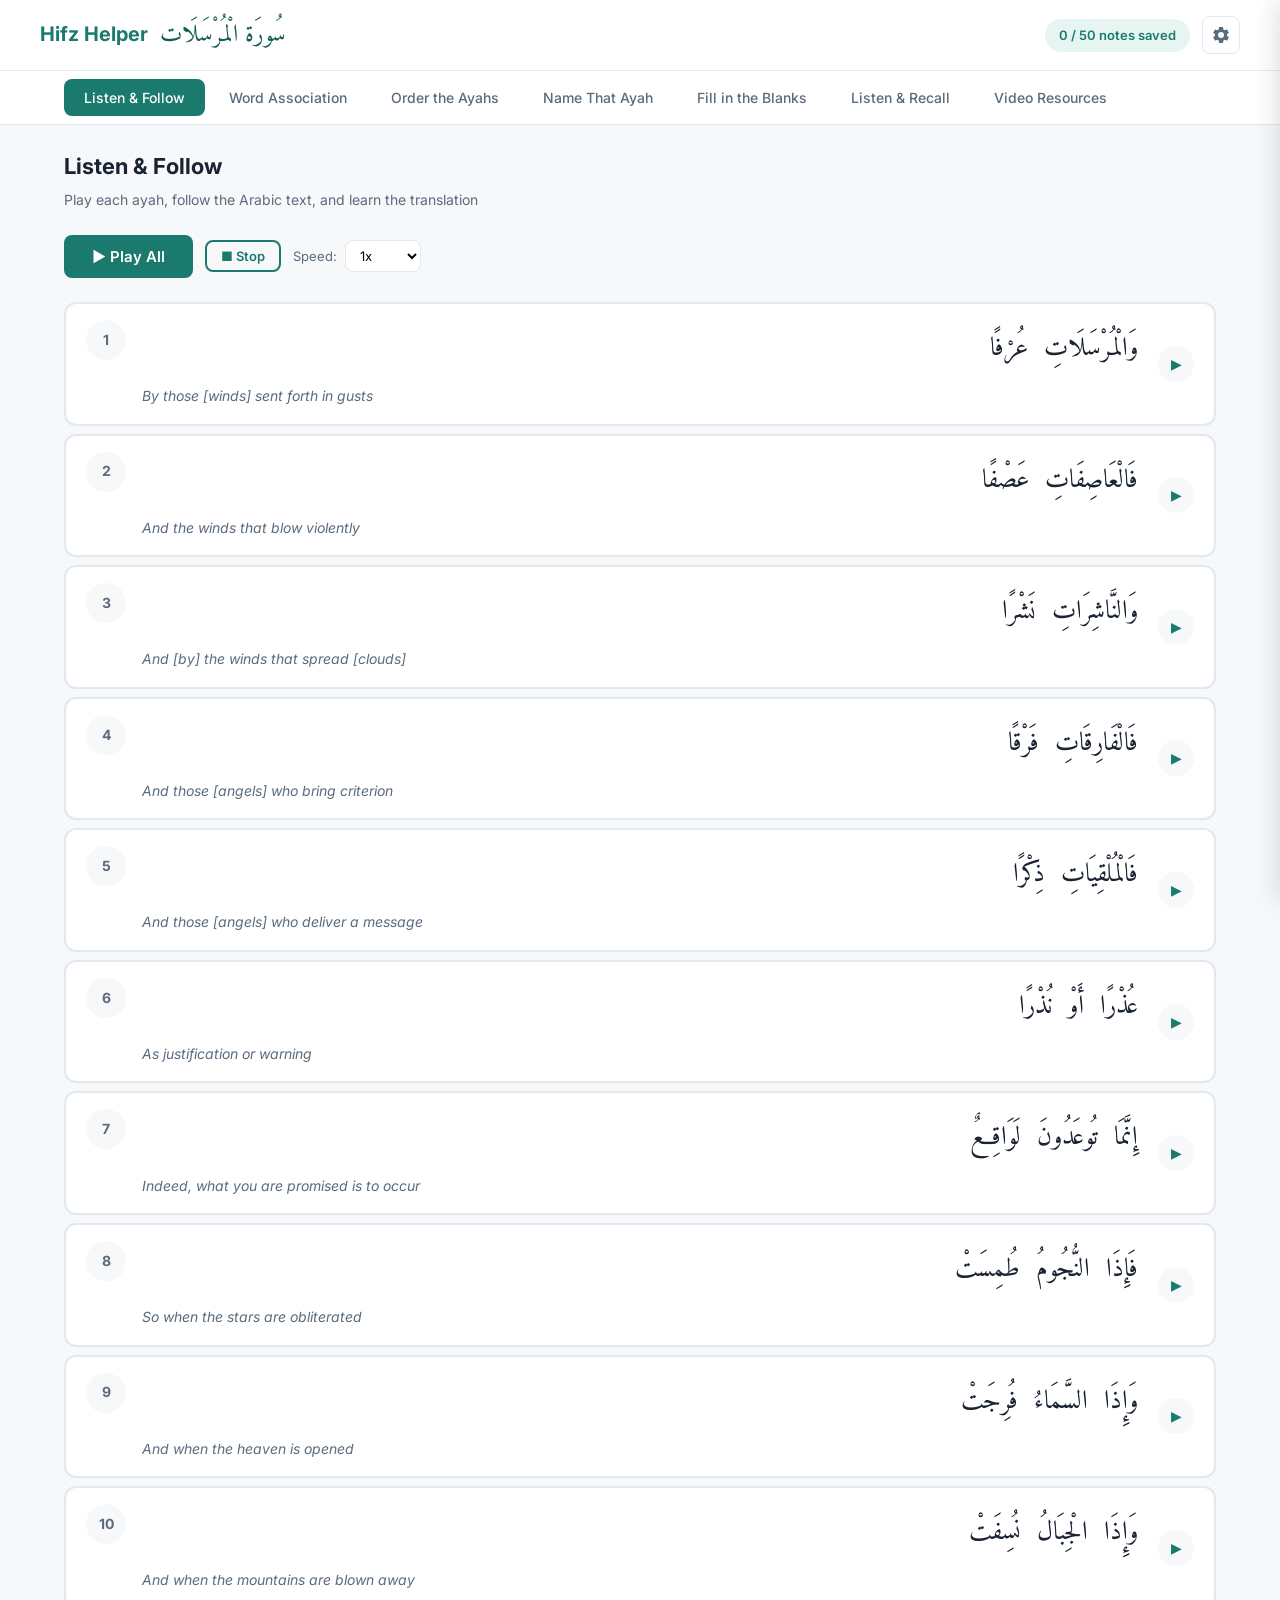
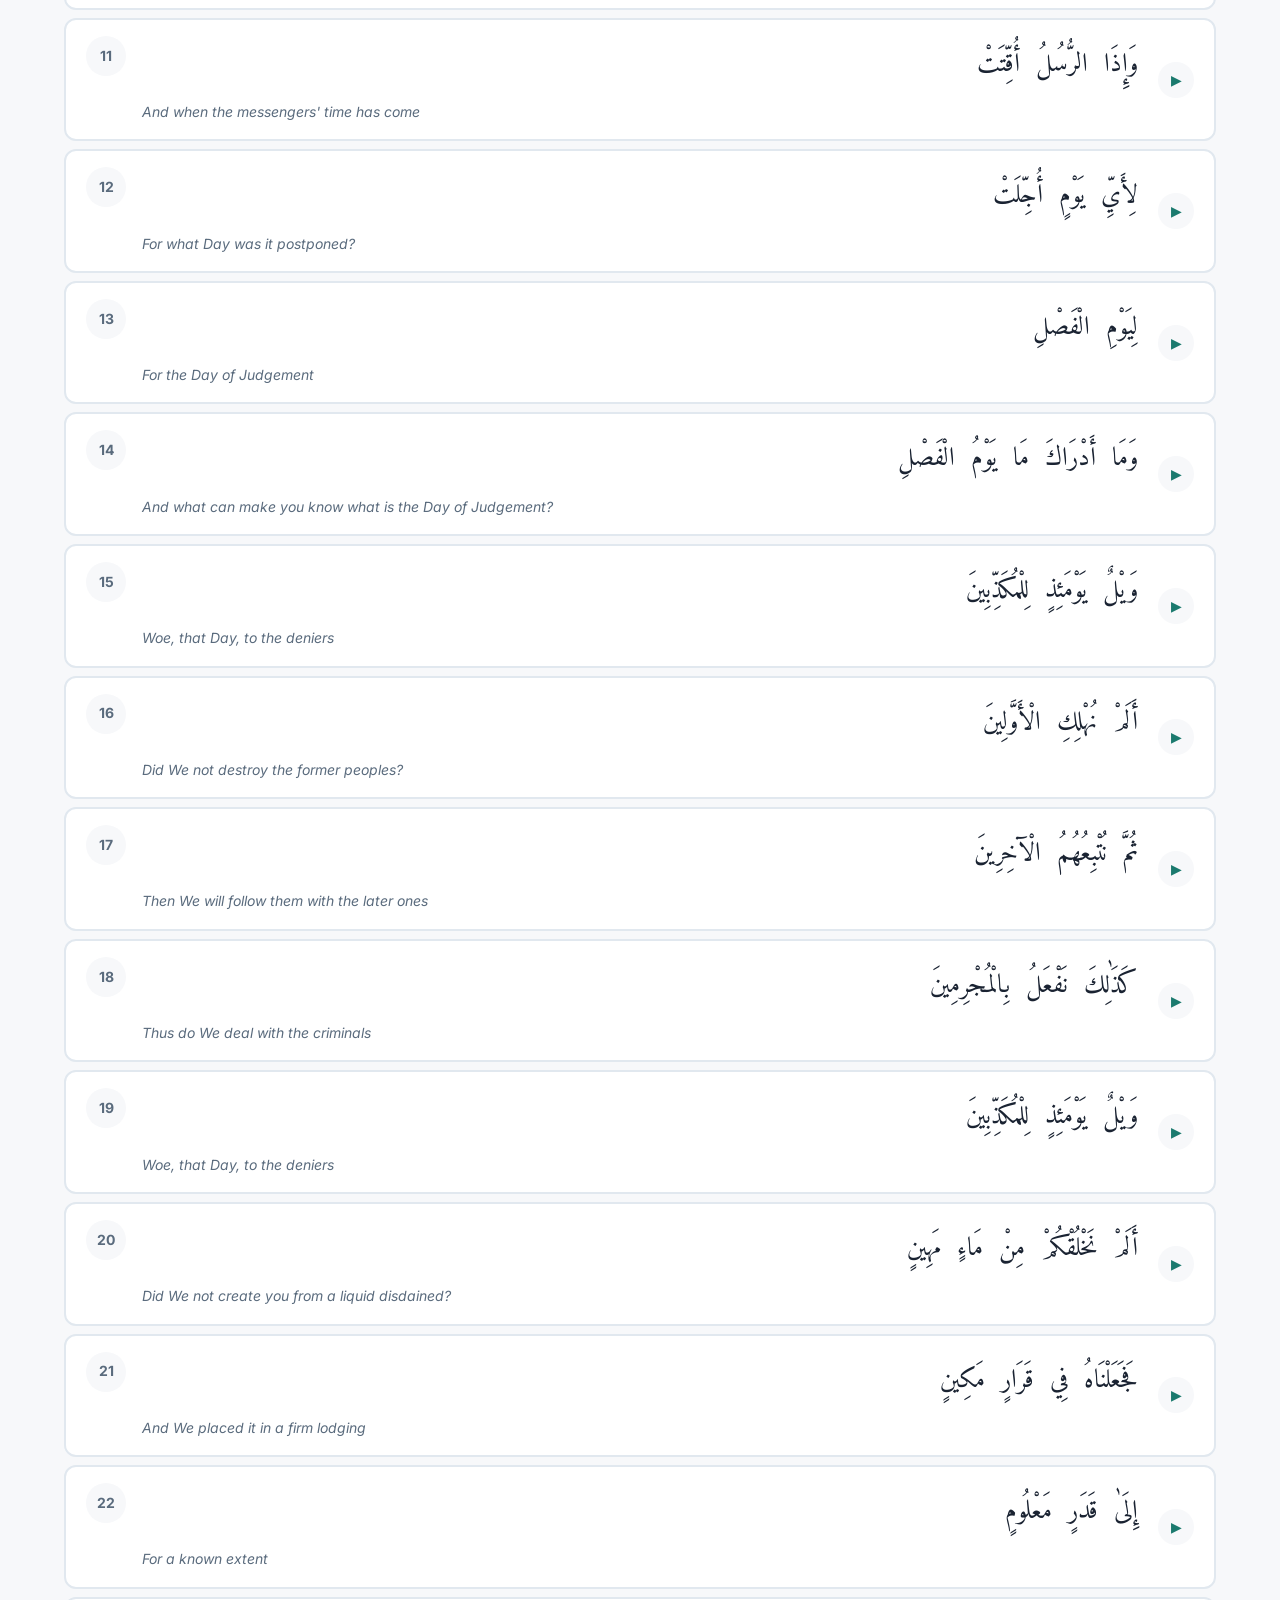
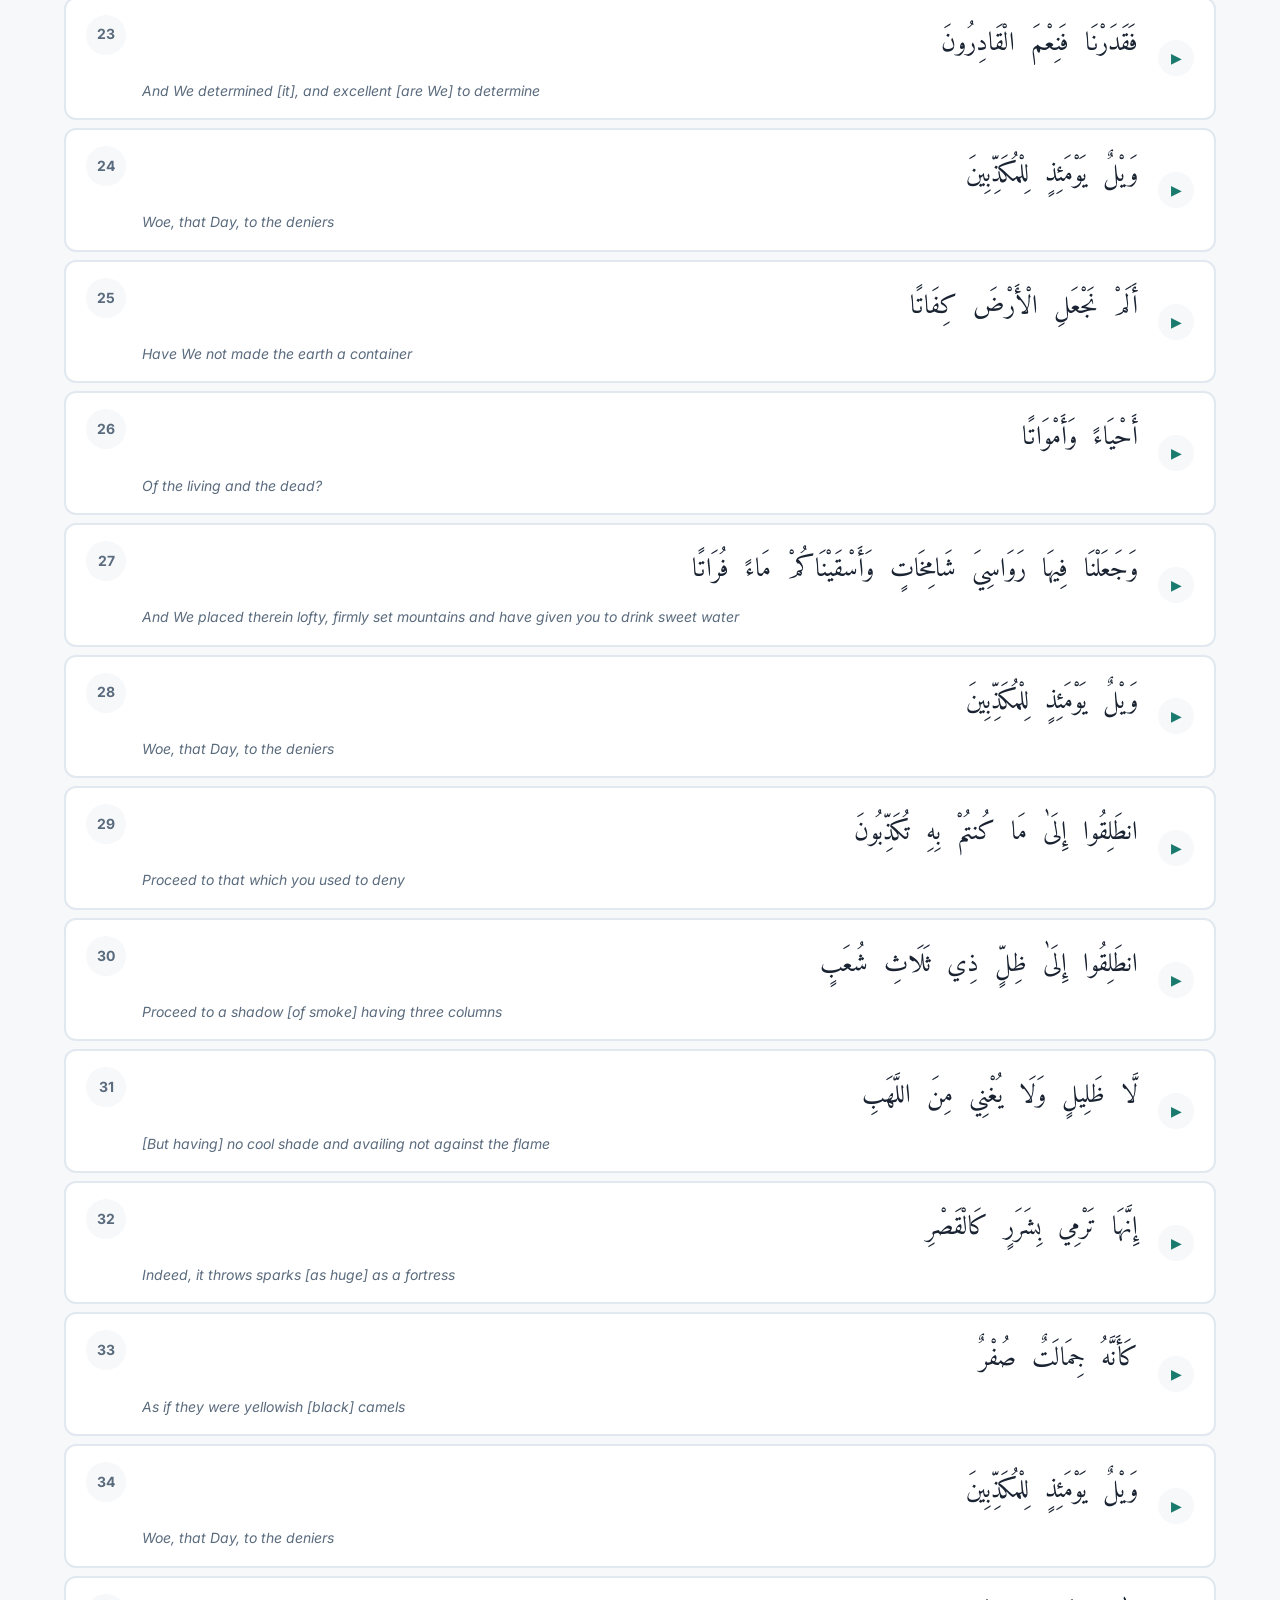
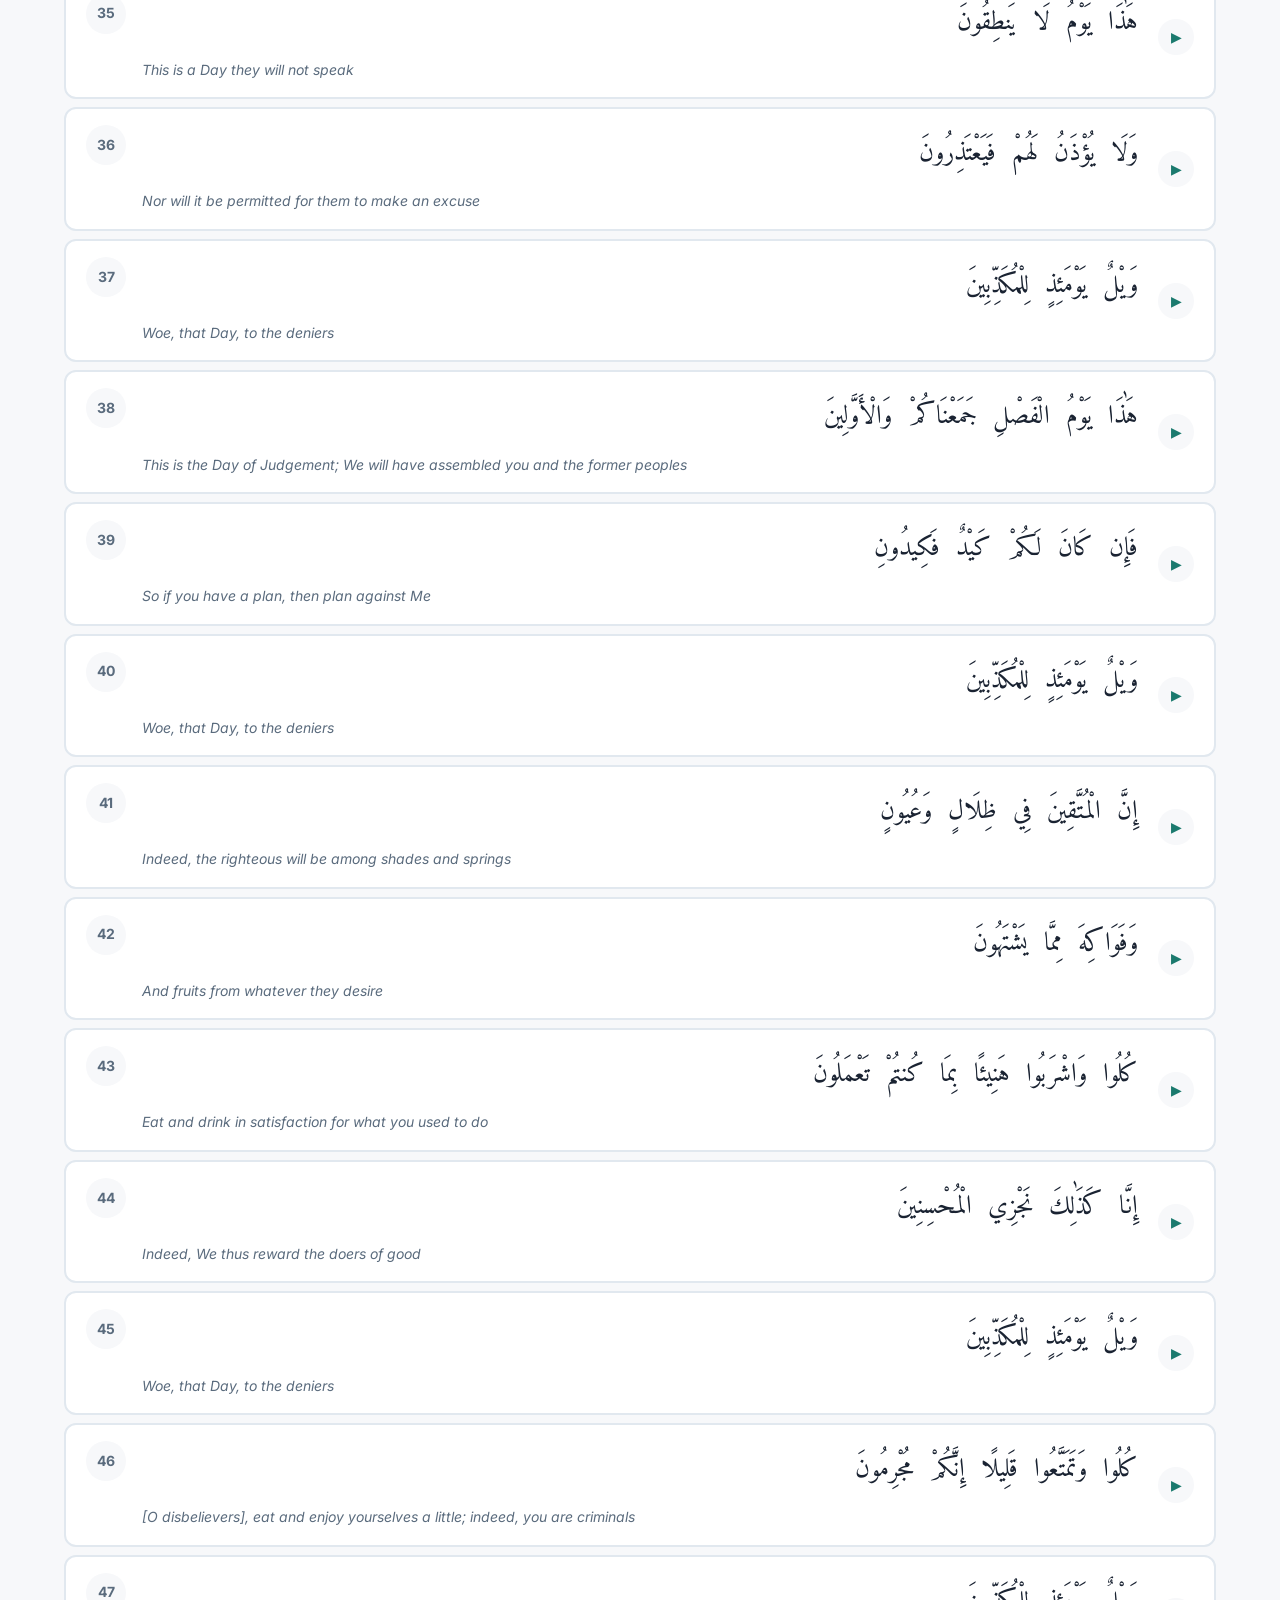
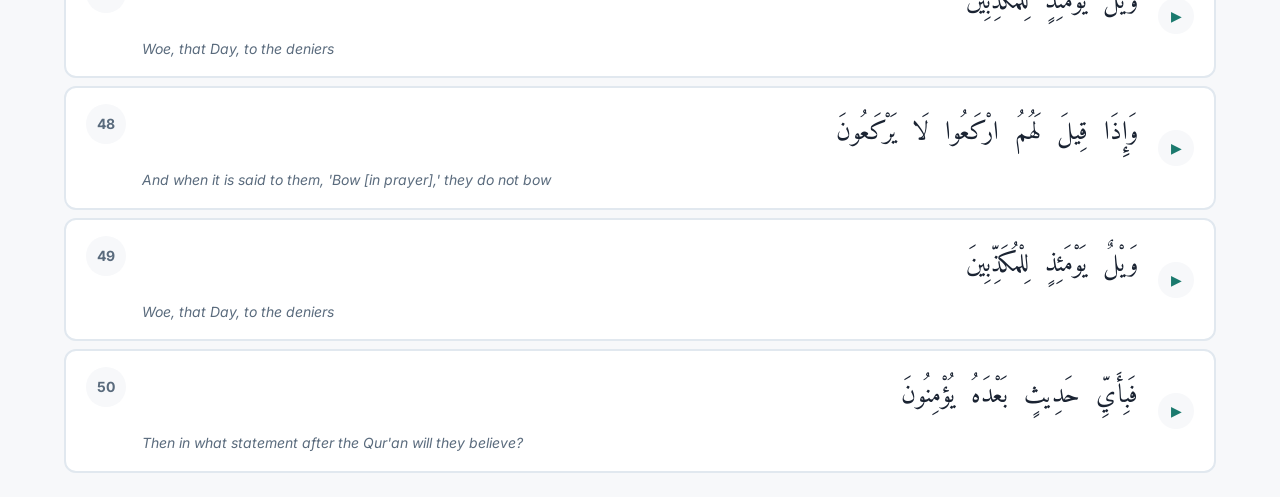
==== commit 1ad8be19: "Listen & Recall — audio-based memorization challenge tab Adds a new tab where the reciter pauses mid" ====
--- a/Al-Mursalat/index.html
+++ b/Al-Mursalat/index.html
@@ -37,6 +37,7 @@
       <button class="nav-btn" data-mode="order">Order the Ayahs</button>
       <button class="nav-btn" data-mode="identify">Name That Ayah</button>
       <button class="nav-btn" data-mode="blanks">Fill in the Blanks</button>
+      <button class="nav-btn" data-mode="recall">Listen &amp; Recall</button>
       <button class="nav-btn" data-mode="videos">Video Resources</button>
     </div>
   </nav>
@@ -193,6 +194,64 @@
       </div>
     </section>
 
+    <!-- LISTEN & RECALL -->
+    <section id="mode-recall" class="mode-section">
+      <div class="section-header">
+        <h2>Listen &amp; Recall</h2>
+        <p>The reciter pauses mid-ayah — can you recall the missing portion?</p>
+      </div>
+      <div class="recall-mode-selector">
+        <button class="toggle-btn active" data-recall="beginning">Test Beginnings</button>
+        <button class="toggle-btn" data-recall="ending">Test Endings</button>
+        <button class="toggle-btn" data-recall="middle">Test Middles</button>
+        <button class="toggle-btn" data-recall="mix">Mix It Up</button>
+      </div>
+      <div class="recall-options">
+        <div class="recall-range">
+          <label>Range:</label>
+          <select id="recallRangeSelect">
+            <option value="1-10">Ayahs 1 – 10</option>
+            <option value="11-20">Ayahs 11 – 20</option>
+            <option value="21-30">Ayahs 21 – 30</option>
+            <option value="31-40">Ayahs 31 – 40</option>
+            <option value="41-50">Ayahs 41 – 50</option>
+            <option value="1-25">Ayahs 1 – 25</option>
+            <option value="26-50">Ayahs 26 – 50</option>
+            <option value="1-50" selected>All 50 Ayahs</option>
+          </select>
+        </div>
+        <div class="speed-control">
+          <label>Speed:</label>
+          <select id="recallSpeed">
+            <option value="0.5">0.5x</option>
+            <option value="0.75">0.75x</option>
+            <option value="1" selected>1x</option>
+          </select>
+        </div>
+        <button class="btn btn-sm btn-outline" id="recallRestartBtn">Restart</button>
+      </div>
+      <div class="card recall-card" id="recallCard">
+        <div class="recall-header">
+          <span class="recall-ayah-badge" id="recallAyahNum">1</span>
+          <span class="recall-mode-label" id="recallModeLabel">Recall the beginning</span>
+        </div>
+        <div class="recall-arabic arabic" id="recallArabic"></div>
+        <div class="recall-hint" id="recallHint"></div>
+        <div class="recall-status" id="recallStatus"></div>
+        <div class="recall-actions">
+          <button class="btn btn-primary" id="recallPlayBtn">&#9654; Play</button>
+          <button class="btn btn-accent" id="recallRevealBtn" style="display:none">Reveal &amp; Verify</button>
+        </div>
+        <div class="recall-assessment" id="recallAssessment" style="display:none">
+          <div class="recall-assessment-btns">
+            <button class="btn recall-got-it" id="recallGotItBtn">Got It</button>
+            <button class="btn recall-missed" id="recallMissedBtn">Missed It</button>
+          </div>
+        </div>
+        <div class="identify-progress" id="recallProgress"></div>
+      </div>
+    </section>
+
     <!-- VIDEO RESOURCES -->
     <section id="mode-videos" class="mode-section">
       <div class="section-header">
--- a/Al-Mursalat/styles.css
+++ b/Al-Mursalat/styles.css
@@ -1077,6 +1077,193 @@
 }
 
 /* ================== */
+/* LISTEN & RECALL    */
+/* ================== */
+.recall-mode-selector {
+  display: flex;
+  gap: 8px;
+  justify-content: center;
+  margin-bottom: 16px;
+  flex-wrap: wrap;
+}
+
+.recall-options {
+  display: flex;
+  align-items: center;
+  gap: 16px;
+  margin-bottom: 24px;
+  flex-wrap: wrap;
+}
+
+.recall-range {
+  display: flex;
+  align-items: center;
+  gap: 8px;
+}
+
+.recall-range label {
+  font-size: 14px;
+  color: var(--text-secondary);
+  font-weight: 500;
+}
+
+.recall-range select {
+  padding: 6px 12px;
+  border: 1px solid var(--border);
+  border-radius: var(--radius-sm);
+  font-family: inherit;
+  font-size: 14px;
+  background: var(--surface);
+}
+
+.recall-card {
+  text-align: center;
+  max-width: 700px;
+  margin: 0 auto;
+}
+
+.recall-header {
+  display: flex;
+  align-items: center;
+  justify-content: center;
+  gap: 12px;
+  margin-bottom: 20px;
+}
+
+.recall-ayah-badge {
+  display: inline-flex;
+  align-items: center;
+  justify-content: center;
+  width: 44px;
+  height: 44px;
+  border-radius: 50%;
+  background: var(--primary);
+  color: white;
+  font-size: 18px;
+  font-weight: 700;
+}
+
+.recall-mode-label {
+  font-size: 15px;
+  font-weight: 600;
+  color: var(--text-secondary);
+}
+
+.recall-arabic {
+  font-size: 30px;
+  margin: 20px 0;
+  padding: 24px;
+  background: var(--bg);
+  border-radius: var(--radius);
+  line-height: 2.4;
+  direction: rtl;
+  min-height: 100px;
+}
+
+.recall-word {
+  padding: 4px 6px;
+  border-radius: 6px;
+  transition: all 0.3s;
+}
+
+.recall-word.recall-hidden {
+  display: inline-block;
+  background: var(--accent-light);
+  color: var(--accent);
+  border: 2px dashed var(--accent);
+  padding: 4px 20px;
+  font-family: 'Inter', system-ui, sans-serif;
+  font-size: 16px;
+  letter-spacing: 3px;
+  direction: ltr;
+  vertical-align: middle;
+}
+
+.recall-word.recall-revealed {
+  background: var(--success-light);
+  color: var(--text);
+  border: 2px solid var(--success);
+  padding: 4px 8px;
+}
+
+.recall-hint {
+  color: var(--text-secondary);
+  font-style: italic;
+  font-size: 14px;
+  margin-bottom: 16px;
+}
+
+.recall-status {
+  font-size: 15px;
+  font-weight: 600;
+  margin: 16px 0;
+  padding: 10px 20px;
+  border-radius: var(--radius-sm);
+  min-height: 20px;
+}
+
+.recall-status-playing {
+  background: var(--primary-light);
+  color: var(--primary);
+}
+
+.recall-status-waiting {
+  background: var(--gold-light);
+  color: #9a7d2e;
+  animation: pulse 2s ease infinite;
+}
+
+.recall-status-revealing {
+  background: var(--success-light);
+  color: #1a8f4e;
+}
+
+.recall-actions {
+  margin: 16px 0;
+}
+
+.recall-assessment {
+  margin: 16px 0;
+}
+
+.recall-assessment-btns {
+  display: flex;
+  gap: 12px;
+  justify-content: center;
+}
+
+.recall-got-it {
+  background: var(--success);
+  color: white;
+  padding: 10px 28px;
+}
+
+.recall-got-it:hover {
+  background: #27ae60;
+}
+
+.recall-missed {
+  background: transparent;
+  color: var(--accent);
+  border: 2px solid var(--accent);
+  padding: 10px 28px;
+}
+
+.recall-missed:hover {
+  background: var(--accent-light);
+}
+
+@media (max-width: 768px) {
+  .recall-arabic { font-size: 24px; padding: 16px; }
+  .recall-mode-selector { gap: 6px; }
+  .recall-options { flex-direction: column; align-items: flex-start; }
+}
+
+@media (max-width: 480px) {
+  .recall-arabic { font-size: 20px; }
+}
+
+/* ================== */
 /* VIDEO RESOURCES    */
 /* ================== */
 .quality-legend {
